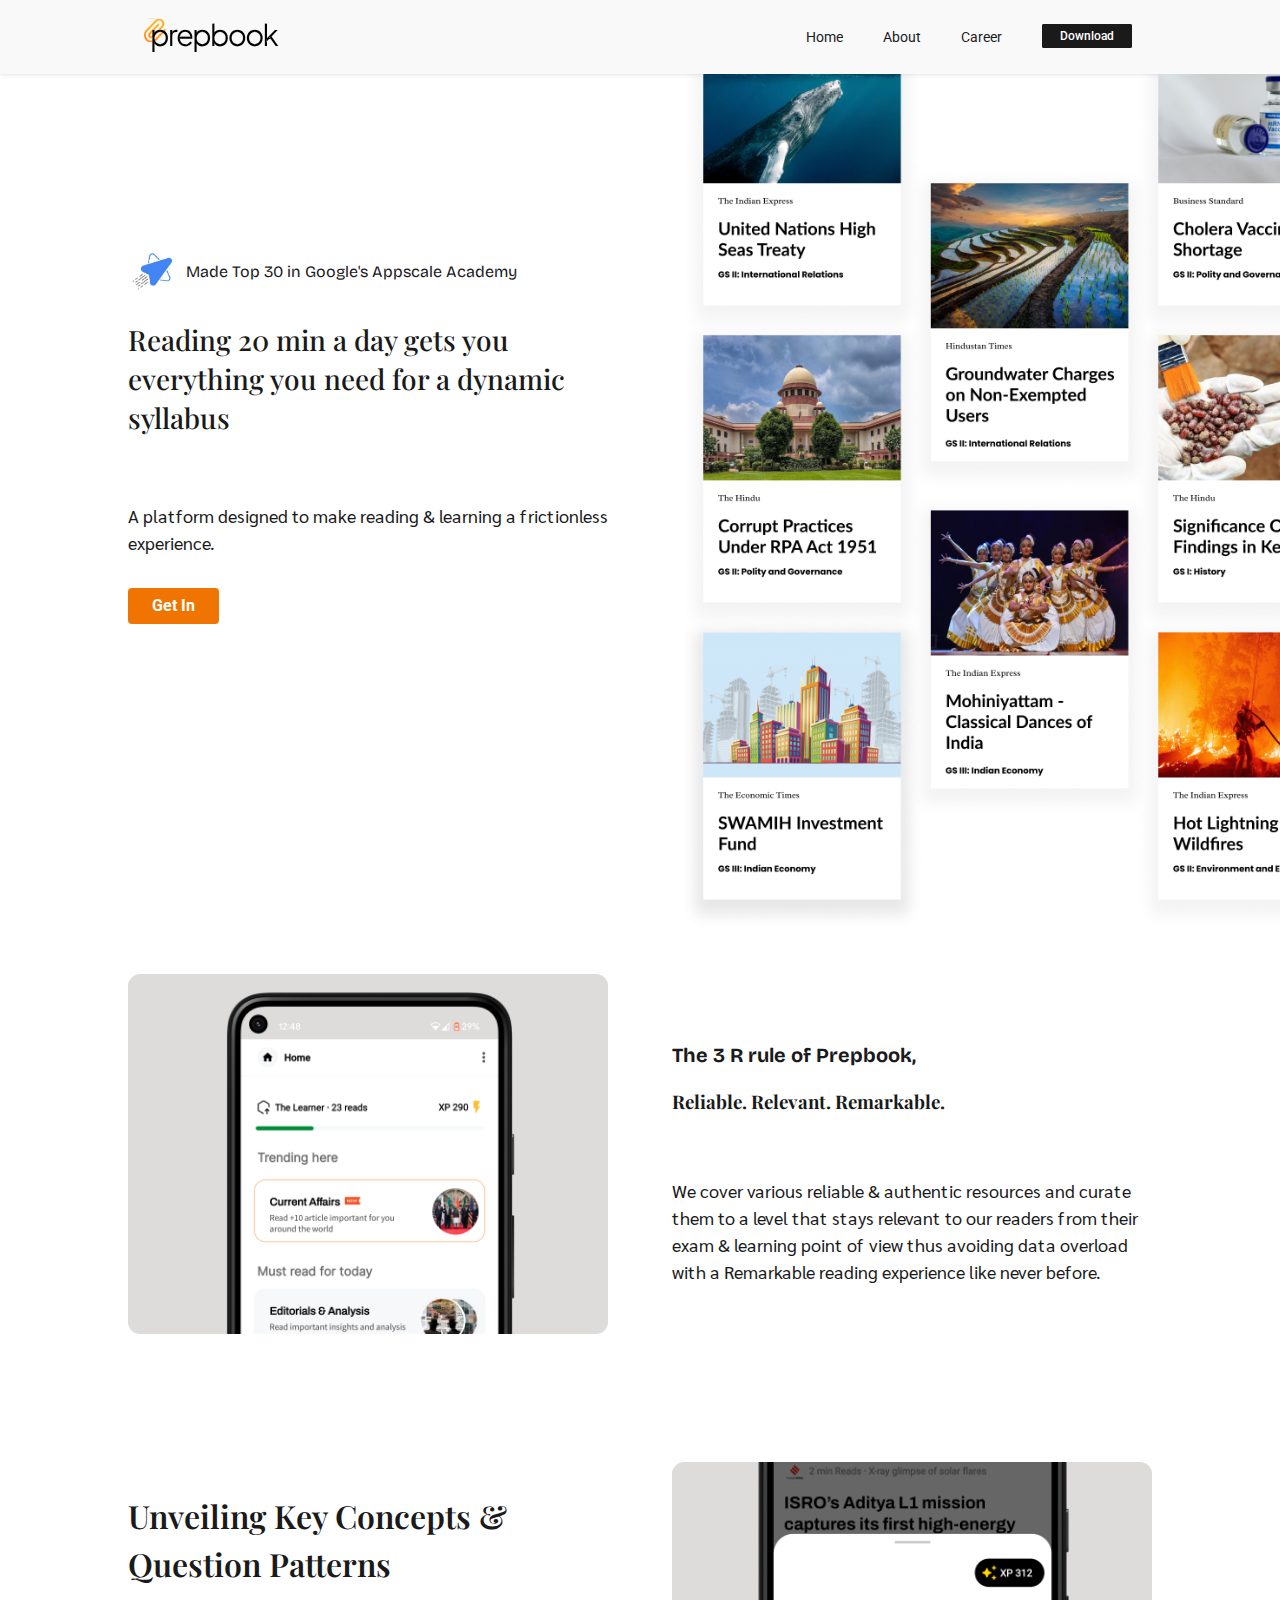
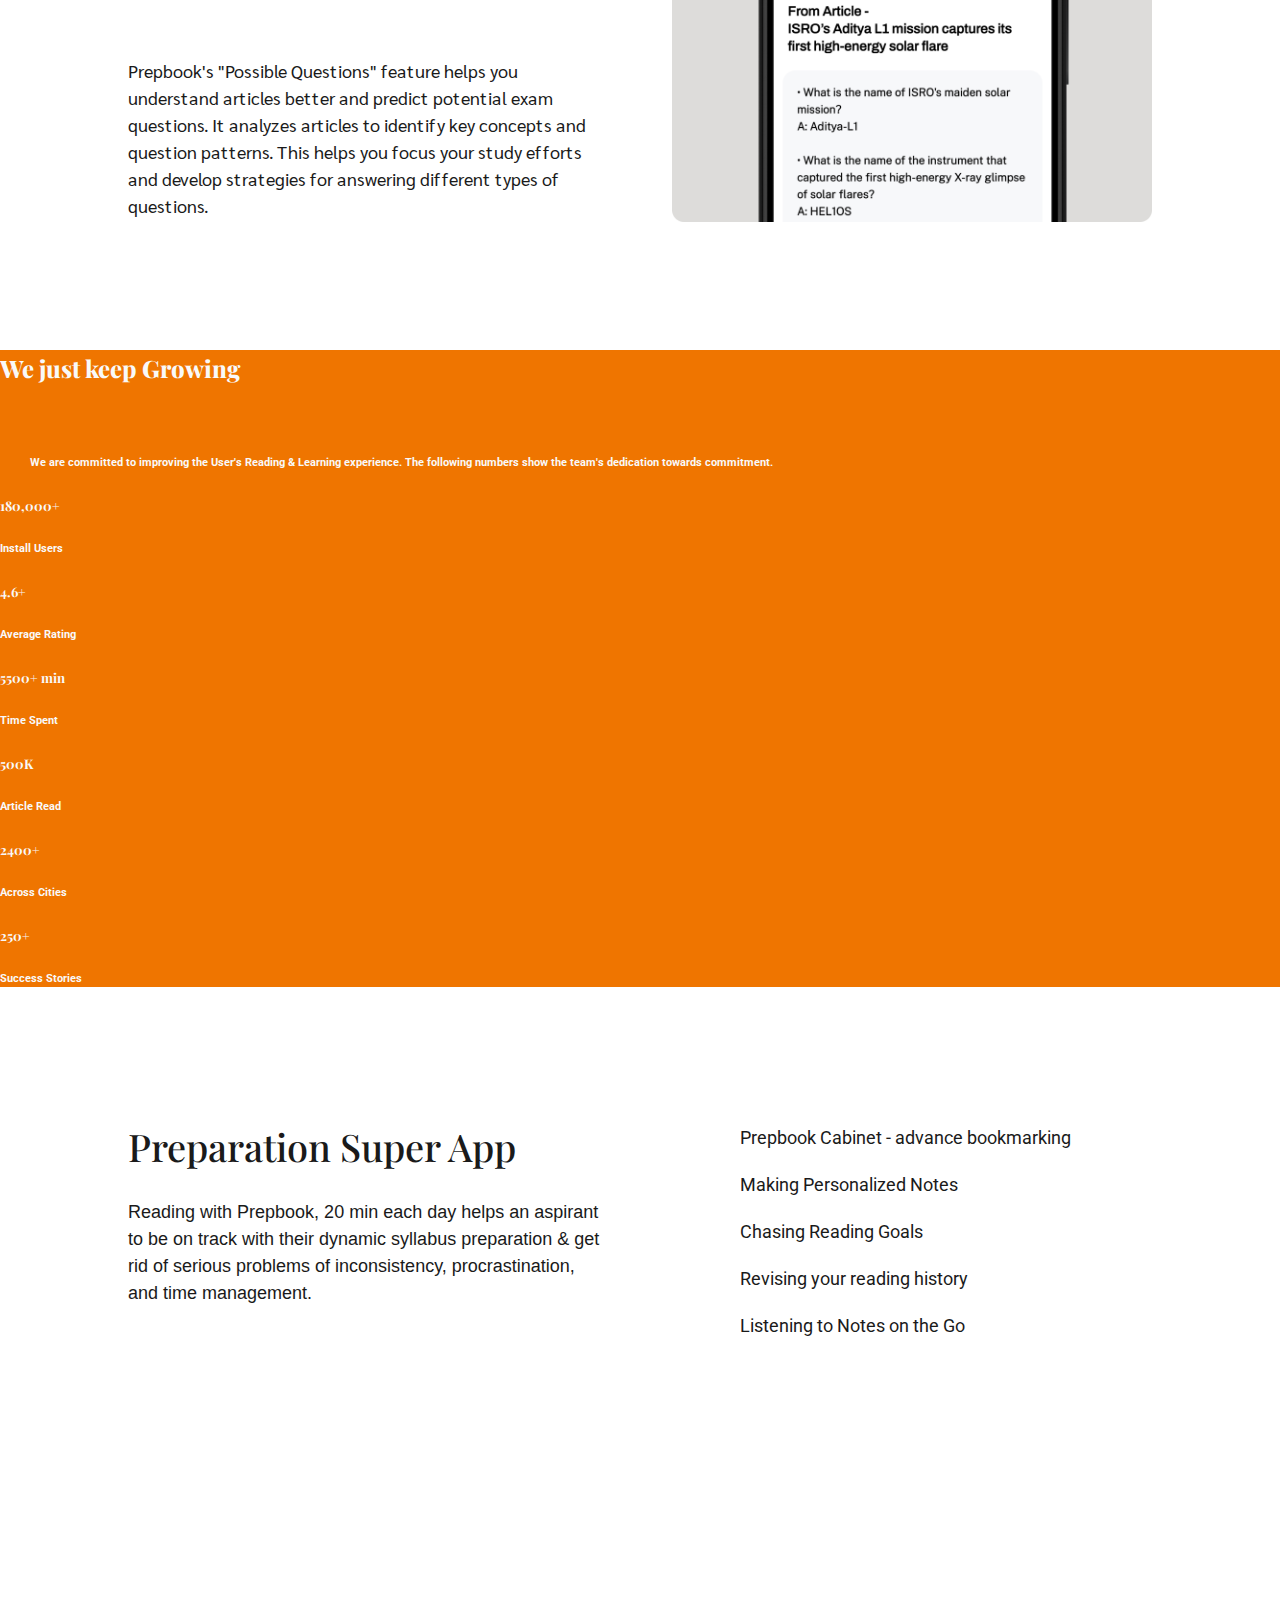
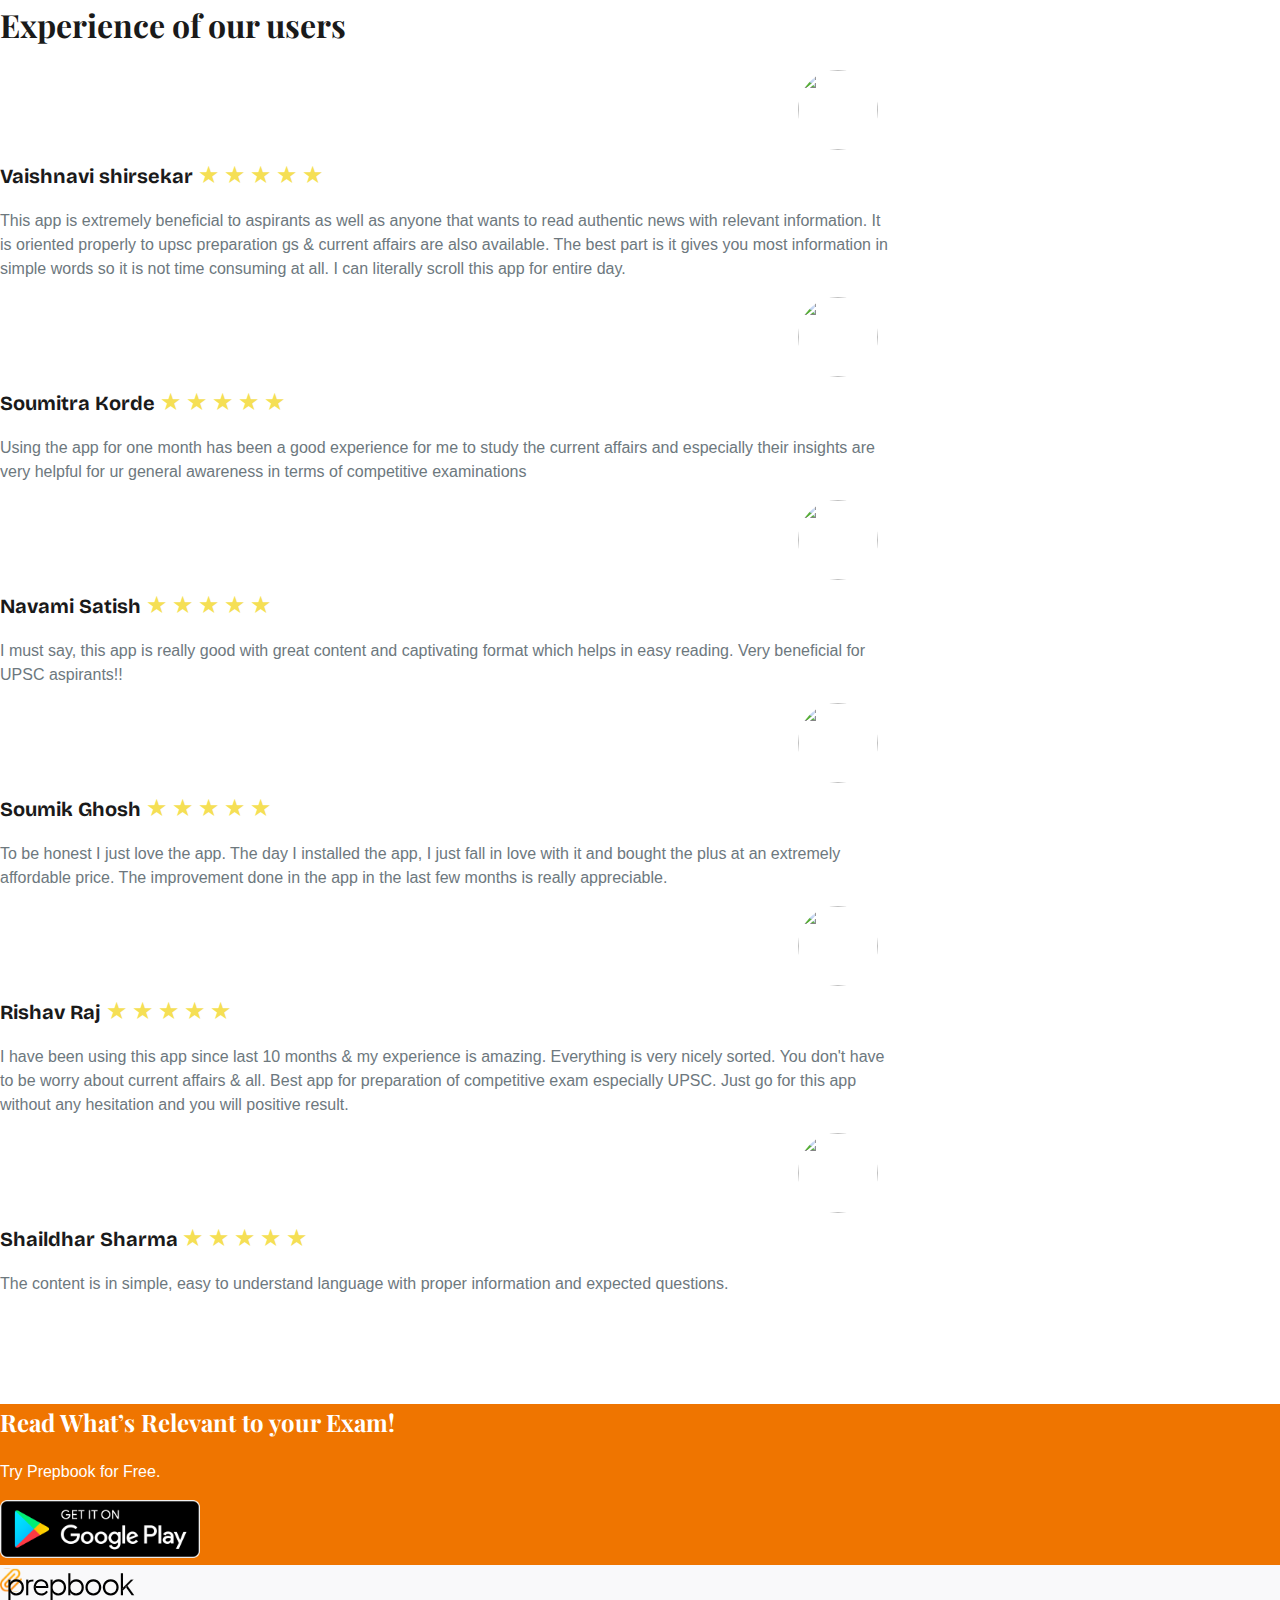
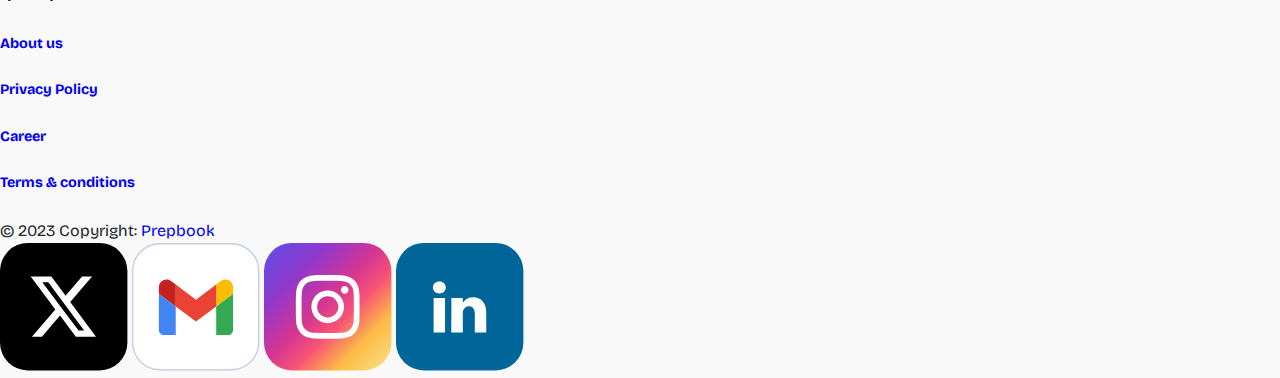
==== index.html @ a98cc451 "first commit" ====
<!-- 
Prepbook - 2023 HOME
Developed By-
TANMAY : https://www.linkedin.com/in/tanmaybarvi/
TANVI : https://www.linkedin.com/in/tanvinaik30
 -->

<!doctype html>
<html lang="en">

<head>
  <meta charset="utf-8">
  <meta name="viewport" content="width=device-width, initial-scale=1">
  <meta http-equiv="x-ua-compatible" content="ie=edge" />
  <meta name="HandheldFriendly" content="true" />
  <meta name="author" content="prepbook" />
  <meta name="description" content="Top-grossing app in UPSC category" />
  <meta name="keywords"
    content="UpscMpsc , UPSC, MPSC , upsctimes-app, PrepBook , news , notes, CSE, IAS , current affairs, GK" />
  <meta name="robots" content="index, follow" />

  <title>Prepbook | Home</title>

  <!-- Updated logos -->
      <!-- Fav icon -->
      <link rel="apple-touch-icon" sizes="180x180" href="imgs/icons/apple-touch-icon.png">
      <link rel="icon" type="image/png" sizes="32x32" href="imgs/icons/favicon-32x32.png">
      <link rel="icon" type="image/png" sizes="16x16" href="imgs/icons/favicon-16x16.png">
      <link rel="icon" type="image/png" sizes="192x192" href="imgs/icons/android-chrome-192x192.png">
      <link rel="icon" type="image/png" sizes="512x512" href="imgs/icons/android-chrome-512x512.png">
      <link rel="icon" type="image/x-icon" href="imgs/icons/favicon.ico">
      <link rel="manifest" href="favicon_io/site.webmanifest">

  <!-- CSS  -->
  <link rel="stylesheet" href="index.css">
  <!-- Bootstrap css -->
  <link href="https://cdn.jsdelivr.net/npm/bootstrap@5.3.0-alpha1/dist/css/bootstrap.min.css" rel="stylesheet"
    integrity="sha384-GLhlTQ8iRABdZLl6O3oVMWSktQOp6b7In1Zl3/Jr59b6EGGoI1aFkw7cmDA6j6gD" crossorigin="anonymous">

</head>

<body>

  <div class="desktop">
    <!-- ------------------------------------------------------ HEADER -> NAV ------------------------------------------------- -->
    <header class="prepbook-header platform">
      <nav class="platform-header">
        <a class="prep-logo" href="#">
          <!-- TOP LOGO -->
          <!-- Updated LOGO -->
          <img style="border: 0;" width="150px" src="./imgs/newImages/New_header_Mainlogo.svg"
            alt="prepbook logo">
        </a>
        <div class="header-navigation" aria-label="Page navigation">
          <ul class="header-navigation-list links">
            <li class="header-navigation-list-item"><a class="header-navigation-list-item-link" href="#">Home</a></li>
            <li class="header-navigation-list-item"><a class="header-navigation-list-item-link"
                href="about.html">About</a></li>
            <li class="header-navigation-list-item"><a class="header-navigation-list-item-link"
              href="career.html">Career</a></li>
            <li class="header-navigation-list-item"><a class="header-navigation-list-item-link get-in-black"
                href="https://play.google.com/store/apps/details?id=com.UpscMpsc.dev.timetoday">Download</a></li>
          </ul>
        </div>
      </nav>
    </header>

    <!--  ----------------------------------------------- MAIN CONTAINER --------------------------------------------------------- -->
    <main class="main-container">

      <!-- main div -->
      <div class="prepbook-homepage prep-t-content-xl">

        <!-- > -------------------- SECTION 1--------------------------- -->
        <section class="prep-c-split prepbook-homepage-header prep-l-split-pop">

          <div class="prep-c-split-container">

            <div class="prep-c-split-body" style="margin-bottom: 80px;">

              <div class="c-hero-badge">
                <img style="border: 0;" width="50px" src="./imgs/newImages/full_coloredlogo.png" alt="">
                <p class="career-font"> &nbsp; Made Top 30 in Google's Appscale Academy</p>
              </div>
              <h2 class="section-heading fs-1"> Reading 20 min a day gets you everything you need for a dynamic syllabus </h2>
              <br>
              <p class="section-lede">A platform designed to make reading & learning a frictionless experience.</p>
              <div class="prepbook-homepage-get-btn">
                <a href="https://play.google.com/store/apps/details?id=com.UpscMpsc.dev.timetoday" class="get-in-home-btn">
                  Get In</a>
              </div>

            </div>

            <div class="prep-c-split-media prep-l-split-media-overflow">
              <img src="imgs/home-slide.png" alt="" class="prep-c-split-media-asset">
            </div>

          </div>

        </section>

        <!-- > -------------------- SECTION 2--------------------------- -->
        <section class="prep-c-split prep-l-split-center-on-sm-md prep-l-split-reversed">

          <div class="prep-c-split-container">

            <div class="prep-c-split-body">

              <h2 class="three-font career-font fw-light"> The 3 R rule of Prepbook, </h2>
                <h3 class="main-title" style="flex-wrap: nowrap; font-weight: bold;" > Reliable. Relevant. Remarkable.</h3>
               <br>
              <p class="section-lede">
                We cover various reliable & authentic resources and curate them to a level that stays relevant to our
                readers from their exam & learning point of view thus avoiding data overload with a Remarkable reading
                experience like never before.

              </p>

            </div>


            <div class="prep-c-split-media">
              <img  src="imgs/the3R png.png" alt="Three R" class="prep-c-split-media-asset">
            </div>


          </div>

        </section>

        <!-- > -------------------- SECTION 3--------------------------- -->

        <section style="margin-top: 10%;" class="prep-c-split prep-l-split-center-on-sm-md">

          <div class="prep-c-split-container">

            <div class="prep-c-split-body">

              <h2 class="sub-section-heading main-title">Unveiling Key Concepts & Question Patterns
              </h2> <br>
              <p class="section-lede">Prepbook's "Possible Questions" feature helps you understand articles better and predict potential exam questions. It analyzes articles to identify key concepts and question patterns. This helps you focus your study efforts and develop strategies for answering different types of questions.
              </p>

            </div>


            <div class="prep-c-split-media prep-l-split-h-center">
              <img src="imgs/mock3.png" class="prep-c-split-media-asset">
            </div>


          </div>

        </section>

        <!-- > -------------------- SECTION 4 : ABOUT APP--------------------------- -->

        <!-- NEW ADDED TODO -->
        <section style="margin-top: 10%; color: rgb(249, 249, 249);" class="prep-c-split prep-l-split-center-on-sm-md">
          <div class="p-5" style="background-color: #EF7500 ;">
            <div class="py-4 text-center">
              <h2 style="font-weight: 800;" class="text-center main-title fs-1">We just keep Growing </h2>
              <br>
              <div style="margin-left: 30px; margin-right: 30px;">
                <h6>
                We are committed to improving the User's Reading & Learning experience. The following numbers show the team's dedication towards commitment.
              </h5></div>

            </div>
            <!--Row with three equal columns-->
            <div style="font-family:Roboto;" class="text-center mt-5 ps-4 pe-4">
              <div class="row p-2">
                <div  class="col"> <h5 class="fw-bolder fs-3 main-title">180,000+ </h5> <h6>Install Users</h6> </div>
                <div class="col"></div>
                <div class="col"> <h5 class="fw-bolder fs-3 main-title"> 4.6+ </h5> <h6>Average Rating</h6> </div>
                <div class="col"></div>
                <div class="col"> <h5 class="fw-bolder fs-4 main-title"> 5500+ min</h5> <h6>Time Spent</h6> </div>
                <div class="col"></div>
                <div class="col"> <h5 class="fw-bolder fs-3 main-title"> 500K </h5><h6>Article Read</h6> </div>
              </div>
              <div class="row mt-5">
                <div class="col"></div>
                <div class="col">  <h5 class="fw-bolder fs-3 main-title">2400+ </h5> <h6>Across Cities</h6> </div>
                <div class="col"></div>
                <div class="col"> </div>
                <div class="col"></div>
                <div class="col"> <h5 class="fw-bolder fs-3 main-title">250+  </h5> <h6>Success Stories</h6> </div>
                <div class="col"></div>
              </div>
            </div>


          </div>
        </section>
        <!-- > -------------------- SECTION 5 : FEATURES--------------------------- -->

        <section class="prepbook-homepage-features mt-5">
          <div class="prep-l-content prep-t-content-xl">
            <div class="prep-l-columns">
              <div>
                <h2>Preparation Super App</h2>
                <p class="mt-4 small-title">Reading with Prepbook, 20 min each day helps an aspirant to be on track with their
                  dynamic syllabus preparation & get rid of serious problems of inconsistency, procrastination, and time
                  management.</p>
              </div>
              <div class="d-flex align-items-start">
                <ul class="prep-u-list-styled">
                  <li> <i class="fa-solid fa-circle"></i> Prepbook Cabinet - advance bookmarking</li>
                  <li> <i class="fa-solid fa-circle"></i> Making Personalized Notes</li>
                  <li> <i class="fa-solid fa-circle"></i> Chasing Reading Goals</li>
                  <li> <i class="fa-solid fa-circle"></i> Revising your reading history</li>
                  <li> <i class="fa-solid fa-circle"></i> Listening to Notes on the Go</li>
                </ul>

              </div>
            </div>
          </div>
       
        </section>

        <div class="hr-img" >
        </div>


        <!-- >  -------------------- SECTION 6 - CONTAINER - Experience of our Users  -------------------- -->

        <div  class="container w-75 d-flex flex-column justify-content-center align-items-center">
          <div>
            <h1 class="0=876543re1` align-items-center text-center main-title">Experience of our users</h1>
          </div>
          
          <!--------- Ex 1------------>
          <div class="d-flex mt-3  justify-content-center align-items-center" style="width:70%">
            <div class="w-15" style="text-align: end; padding-right: 2%;">
              <img src="https://lh3.googleusercontent.com/a-/ALV-UjXgBxykBCr7bj5LMb3ZfOodZ_etn5R2XYvjEcE6S3a35Gg" width="80px" height= "80px"style="border-radius: 50%;" alt="">
            </div>
            <div class="d-flex flex-column w-75">
              <div class="w-80 career-font">
                <strong style="font-size:20px; ">Vaishnavi shirsekar </strong> </span>
                <span class="d-inline-block float-right p-3 feature-icon">
                  <span class="star">★</span>
                  <span class="star">★</span>
                  <span class="star">★</span>
                  <span class="star">★</span>
                  <span class="star">★</span>
                  
                </span>
              </div>
              <div class="small-title">
                <p style="color:#6D787E; font-weight: unset;" >This app is extremely beneficial to aspirants as well as anyone that wants to read authentic news with relevant information. It is oriented properly to upsc preparation gs & current affairs are also available. The best part is it gives you most information in simple words so it is not time consuming at all. I can literally scroll this app for entire day.

                </p>
              </div>
              
            </div>
          </div>
      
          <!--------- Ex 2------------>
          <div class="d-flex mt-3  justify-content-center align-items-center" style="width:70%">
            <div class="w-15" style="text-align: end; padding-right: 2%;">
              <img src="https://lh3.googleusercontent.com/a-/ALV-UjUfw5mPwbeg18kczuPccqWQ79CsIRp7rlKh8fIAEwI5UVE" width="80px" height= "80px" style="border-radius: 50%; " alt="">
            </div>
            <div class="d-flex flex-column w-75">
              <div class="w-80 career-font">
                <strong style="font-size:20px;">Soumitra Korde </strong> </span>
                <span class="d-inline-block float-right p-3 feature-icon">
                  <span class="star">★</span>
                  <span class="star">★</span>
                  <span class="star">★</span>
                  <span class="star">★</span>
                  <span class="star">★</span>  
                </span>
              </div>
              <div class="small-title">
                <p style="color:#6D787E; font-weight: unset;" >Using the app for one month has been a good experience for me to study the current affairs and especially their insights are very helpful for ur general awareness in terms of competitive examinations

                </p>
              </div>
              
            </div>
          </div>
       
          <!--------- Ex 3------------>
          <div class="d-flex mt-3  justify-content-center align-items-center" style="width:70%">
            <div class="w-15" style="text-align: end; padding-right: 2%;">
              <img src="https://lh3.googleusercontent.com/a-/ALV-UjWNlLYS9VDdCxPY_QNNYWoIuJOPr3YEFLsacsDAbpFXYx0_" width="80px" height= "80px" style="border-radius: 50%;" alt="">
            </div>
            <div class="d-flex flex-column w-75">
              <div class="w-80 career-font">
                <strong style="font-size:20px;">Navami Satish </strong> </span>
                <span class="d-inline-block float-right p-3 feature-icon">
                  <span class="star">★</span>
                  <span class="star">★</span>
                  <span class="star">★</span>
                  <span class="star">★</span>
                  <span class="star">★</span>
                  
                </span>
              </div>
              <div class="small-title">
                <p style="color:#6D787E; font-weight: unset;" >I must say, this app is really good with great content and captivating format which helps in easy reading. Very beneficial for UPSC aspirants!!                </p>
              </div>
              
            </div>
          </div>
        
          <!--------- Ex 4------------>
          <div class="d-flex mt-3  justify-content-center align-items-center" style="width:70%">
            <div class="w-15" style="text-align: end; padding-right: 2%;">
              <img src="https://lh3.googleusercontent.com/a-/ALV-UjUuWqoWu28UKM-zcffGcQc0kFZqzx9bkdHKxd00dquqcTk
              " width="80px" height= "80px" style="border-radius: 50%;" alt="">
            </div>
            <div class="d-flex flex-column w-75">
              <div class="w-80 career-font">
                <strong style="font-size:20px;">Soumik Ghosh </strong> </span>
                <span class="d-inline-block float-right p-3 feature-icon">
                  <span class="star">★</span>
                  <span class="star">★</span>
                  <span class="star">★</span>
                  <span class="star">★</span>
                  <span class="star">★</span>
                  
                </span>
              </div>
              <div class="small-title">
                <p style="color:#6D787E; font-weight: unset;" >To be honest I just love the app. The day I installed the app, I just fall in love with it and bought the plus at an extremely affordable price. The improvement done in the app in the last few months is really appreciable.

                </p>
              </div>
              
            </div>
          </div>
        
          <!--------- Ex 5------------>
          <div class="d-flex mt-3  justify-content-center align-items-center" style="width:70%">
            <div class="w-15 " style="text-align: end; padding-right: 2%;">
              <img src="https://lh3.googleusercontent.com/a-/ALV-UjVvJQXzm_fsxwg3ZM63L8KyCdFCOZxCCD5uWL1ertXGrO0
              " width="80px" height= "80px" style="border-radius: 50%;" alt="">
            </div>
            <div class="d-flex flex-column w-75">
              <div class="w-80 career-font">
                <strong style="font-size:20px;">Rishav Raj </strong> </span>
                <span class="d-inline-block float-right p-3 feature-icon">
                  <span class="star">★</span>
                  <span class="star">★</span>
                  <span class="star">★</span>
                  <span class="star">★</span>
                  <span class="star">★</span>
                  
                </span>
              </div>
              <div class="small-title">
                <p style="color:#6D787E; font-weight: unset;" >I have been using this app since last 10 months & my experience is amazing. Everything is very nicely sorted. You don't have to be worry about current affairs & all. Best app for preparation of competitive exam especially UPSC. Just go for this app without any hesitation and you will positive result.

                </p>
              </div>
              
            </div>
          </div>
        
          <!--------- Ex 6------------>
          <div class="d-flex mt-3  justify-content-center align-items-center" style="width:70%">
            <div class="w-15" style="text-align: end; padding-right: 2%;">
              <img src="https://lh3.googleusercontent.com/a-/ALV-UjV7UOIYsj6ADymWFFtlpplf-wI6iW8Vi2HPuko6traaYD8" width="80px" height= "80px" style="border-radius: 50%;" alt="">
            </div>
            <div class="d-flex flex-column w-75">
              <div class="w-80 career-font">
                <strong style="font-size:20px;">Shaildhar Sharma</strong> </span>
                <span class="d-inline-block float-right p-3 feature-icon">
                  <span class="star">★</span>
                  <span class="star">★</span>
                  <span class="star">★</span>
                  <span class="star">★</span>
                  <span class="star">★</span>
                  
                </span>
              </div>
              <div class="small-title">
                <p style="color:#6D787E; font-weight: unset;" >The content is in simple, easy to understand language with proper information and expected questions.

                </p>
              </div>
              
            </div>


      </div>

      <br><br><br>

      </div>
      <!-- END OF MAIN DIV -->
    </main>
    <!-- END OF MAIN CONTAINER -->



    <!-- >  -------------------- SECTION 7 - PLAYSTORE  -------------------- -->
    <div id="getin" style="background-color: #EF7500 ; color: white;"
      class="px-4 py-5 my-5 text-center ">

      <h2 class="fs-1 fw-bold main-title">Read What’s Relevant to your Exam!</h2>
      <div class="col-lg-6 mx-auto">
        <p class="lead mb-4 small-title fw-bold">Try Prepbook for Free.</p>
        <div class="d-grid gap-2 d-sm-flex justify-content-sm-center">
          <a href="https://play.google.com/store/apps/details?id=com.UpscMpsc.dev.timetoday">
            <img style="cursor: pointer;" width="200px" class="rounded"
              src="imgs/Google Play png.png" alt="Download on playstore">
          </a>
        </div>
      </div>

    </div>

      <!-- >  -------------------- SECTION 8 - FOOTER  -------------------- -->
      <footer style="background-color: #f9f9fa;">
        <div class="container d-flex w-100 align-items-center justify-content-center text-black pt-3 career-font"> 
          <!-- Footer section 1 -->
          <div class="w-25 ">
            <a class="prep-logo" href="#">
              <!-- TOP LOGO -->
              <!-- Updated LOGO -->
              <img style="border: 0;" width="150px" src="./imgs/newImages/New_header_Mainlogo.svg"
                alt="prepbook logo">
            </a>
            <div class="row  d-flex justify-content-center pt-2">
              <!-- Grid column -->
              <div class="col-md-4 text-black ">
                <h6 class="font-weight-bold">
                  <a href="about.html" class="text-black" style="font-size: 0.9rem;">About us</a>
                </h6>
              </div>
              <div class="col-md-7">
                <h6 class="font-weight-bold">
                  <a class="text-black"  href="privacypolicy.html" style="font-size: 0.9rem;">Privacy Policy</a>
                </h6>
              </div>
              </div>
                <div class="row  d-flex justify-content-center pt-2">
                <!-- Grid column -->
                <div class="col-md-4">
                  <h6 class="font-weight-bold">
                    <a class="text-black" href="career.html" style="font-size: 0.9rem;">Career</a>
                  </h6>
                </div>
  
                <!-- Grid column -->
                <div class="col-md-7">
                  <h6 class=" font-weight-bold">
                    <a class="text-black " style="font-size: 0.9rem;" href="termsandconditions.html">Terms & conditions</a>
                  </h6>
                </div>
              </div>
              <!-- Copyright -->
        <div class=" p-3" >
          © 2023 Copyright:
          <a  href="#" class="text-black">Prepbook
          </a>
        </div>
        <!-- Copyright end -->
          </div>
          <!-- Footer section 2 -->
          <div class="w-50 ">
            
          </div>
          <!-- Footer section 3 -->
          <div class="w-25">
            <!-- Section: Social -->
          <section class="text-center mb-5 display-6" id="connect">
            
            <a href="https://twitter.com/Prepbookapp" class="">
              <img style="cursor: pointer;" width="10%" class="rounded"
                src="./imgs/icons/5296514_bird_tweet_twitter_twitter logo_icon.svg" alt="twitter">
            </a>
            <a href="mailto:info.prepbook@gmail.com" class="">
              <img style="cursor: pointer;" width="10%" class="rounded"
                src="./imgs/icons/7115264_new_logo_gmail_icon.svg" alt="gmail">
            </a>
            <a href="https://www.instagram.com/prepbookapp?igshid=OGQ5ZDc2ODk2ZA%3D%3D&utm_source=qr" class="">
              <img style="cursor: pointer;" width="10%" class="rounded"
              src="./imgs/icons/5296765_camera_instagram_instagram logo_icon.svg" alt="instagram">
            </a>
            <a href="https://www.linkedin.com/company/upsctimes-app/
      " class="">
      <img style="cursor: pointer;" width="10%" class="rounded"
      src="./imgs/icons/5296501_linkedin_network_linkedin logo_icon.svg" alt="linkedin">
            </a>
          </section>
          <!-- Section: Social -->
          </div>
        </div>
      </footer>

    <!-- END FOOTER -->
  </div>

  <!-- > ----------------------------- DISPLAY AT MOBILE VIEW ----------------- -->
  <div class="mobile">
    
    <!-- For Mobile View -->
    <div class="container-fluid mobile-cover text-center">
      <div class="mobile-top">
        <span class="cover-text ">
          <a class="prep-logo" href="#">
            <!-- TOP LOGO -->
            <!-- Updated logo -->
            <img style="border: 0;" width="150px" src="./imgs/newImages/New_header_Mainlogo.svg"
                alt="prepbook logo">
          </a> 
          <br /> Preparation Super App<br />
        </span>

        <!-- Animation -->
        <div class="animated-text mt-1">
          <div class="line">Better Insights on Topics</div>
          <div class="line">Increase Concentration</div>
          <div class="line">Daily Reading Habit</div>
          <div class="line">Boost Memory Retention</div>
        </div>

        <div class="mt-4">
          <a href="https://play.google.com/store/apps/details?id=com.UpscMpsc.dev.timetoday">
            <img src="./imgs/mobileImgs/download-btn.jpeg" alt="prepbook"
              class="d-inline-block align-text-top mobile-download-btn" />
          </a>
        </div>
        <!-- Updated mobile view -->
        <img   src="./imgs/newImages/Mobileview_mockup.png"
          class="mobile-console" />

      </div>

      <div class="mobile-foot text-center">
        
        
        <span class="foot-text" style="font-size: 1rem;"> Relevant. Reliable. Remarkable. </span><br /><br/>
        <div style="font-weight: 400;"  >
          ©2023 Copyright:
          <a  href="index.html" class="text-black">Prepbook Innovation Pvt. Ltd.

          </a>
        </div>
      </div>
    </div>
  </div>

  <!-- Bootstrap JS -->
  <script src="https://cdn.jsdelivr.net/npm/bootstrap@5.3.0-alpha1/dist/js/bootstrap.bundle.min.js"
  integrity="sha384-w76AqPfDkMBDXo30jS1Sgez6pr3x5MlQ1ZAGC+nuZB+EYdgRZgiwxhTBTkF7CXvN"
  crossorigin="anonymous"></script>
<!-- fontawesome JS -->
<script src="https://kit.fontawesome.com/5daa8eb347.js" crossorigin="anonymous"></script>
</body>
</html>
---- index.css ----
/* 
Developed By-
TANMAY : https://www.linkedin.com/in/tanmaybarvi/
TANVI : https://www.linkedin.com/in/tanvinaik30
*/

/* Fonts */
@import url('https://fonts.googleapis.com/css2?family=Roboto:wght@500&display=swap');
@import url('https://fonts.googleapis.com/css2?family=Ibarra+Real+Nova:wght@700&display=swap');
@import url('https://fonts.googleapis.com/css2?family=Playfair+Display:wght@700&display=swap');

@import url('https://fonts.googleapis.com/css2?family=Merriweather&display=swap');
@import url('https://fonts.googleapis.com/css2?family=Plus+Jakarta+Sans:wght@200&display=swap');
@import url('https://fonts.googleapis.com/css2?family=Baloo+Chettan+2:wght@600&display=swap');
@import url('https://fonts.googleapis.com/css2?family=Bricolage+Grotesque:opsz,wght@12..96,600&display=swap');
@import url('https://fonts.googleapis.com/css2?family=Gulzar&display=swap');
@import url('https://fonts.googleapis.com/css2?family=Sarabun&display=swap');
/* --------------------------------------- DEFAULT ------------------------- */
*,
:after,
:before {
    box-sizing: border-box
}

li {
    list-style: none
}

html {
    font-family: 'Roboto', Helvetica, Urbanist , Merriweather, Plus Jakarta Sans, Arial, sans-serif ;
    font-size: 16px;
    line-height: 1.15
}

article,
aside,
figcaption,
figure,
footer,
header,
main,
nav,
section {
    display: block
}

body {
    background-color: #fff;
    color: #212529;
    font-family: 'Roboto', Helvetica, Arial, sans-serif ;
    font-size: 1rem;
    font-weight: 400;
    line-height: 1.5;
    margin: 0;
    text-align: left
}

button:not(:disabled) {
    cursor: pointer
}

/* start */
.prep-l-content {
    zoom: 1;
    margin: 0 auto;
    max-width: 1440px;
    min-width: 256px;
    padding: 48px 24px;
    position: relative
}

.prep-l-content:after {
    clear: both;
    content: "";
    display: block;
    height: 0;
    visibility: hidden
}

.prep-l-content.prep-t-content-xl {
    max-width: 1152px
}


.prep-l-content>:last-child {
    margin-bottom: 0
}

@media(min-width:768px) {
    .prep-l-content {
        padding: 20px 64px;

    }
}

@media(min-width:1312px) {
    .prep-l-content {
        padding: 96px 80px;
    }
}


/* -------------------------------  GET IN BUTTON ---------------------------- */
.get-in-home-btn{
    border: 2px solid rgba(0, 0, 0, 0);
    border-radius: 4px;
    -webkit-box-sizing: border-box;
    -moz-box-sizing: border-box;
    box-sizing: border-box;
    cursor: pointer;
    display: inline-block;
    font-family: 'Roboto', serif;
    font-size: 16px;
    font-size: 1rem;
    font-weight: 700;
    line-height: 1.5;
    padding: 6px 24px;
    color: #fff;
    text-decoration: none !important;
    -webkit-transition: background-color .1s, box-shadow .1s, color .1s;
    transition: background-color .1s, box-shadow .1s, color .1s
}

/* updated background color */
.prepbook-homepage .get-in-home-btn {
    background-color: #EF7500 ;
    border: 0;
}

.prepbook-homepage .get-in-home-btn:active,
.prepbook-homepage .get-in-home-btn:focus,
.prepbook-homepage .get-in-home-btn:hover {
    background-color: #c1a6e2;
    color: #fff
}
.get-in-home-btn::-moz-focus-inner {
    border: 0;
}


/* --------------------------------  HEADER CSS ------------------------------------- */
.prepbook-header.platform {
    background-color: #f9f9fa;
    box-shadow: 0 0 5px rgba(0, 0, 0, .15)
}

.platform-header {
    align-items: center;
    display: flex;
    height: 74px;
    margin: 0 auto;
    max-width: 1024px;
    padding: 0 16px
}

.platform-header .prep-logo {
    margin: 0 auto
}

.platform-header .header-navigation {
    display: none;
    line-height: 1;
    white-space: nowrap
}

.platform-header .header-navigation .header-navigation-list {
    display: none;
    list-style-type: none;
    margin: 0;
    padding: 0
}

.platform-header .header-navigation .header-navigation-list .header-navigation-list-item {
    display: inline-block;
    margin: 0;
    padding: 0
}

.platform-header .header-navigation .header-navigation-list .header-navigation-list-item .header-navigation-list-item-link {
    color: #1a1a1a;
    font-family: 'Roboto', serif;
    font-size: 14px;
    font-size: .875rem;
    line-height: 1.5;
    margin: 24px 4px;
    text-decoration: none
}

.platform-header .header-navigation .header-navigation-list .header-navigation-list-item .header-navigation-list-item-link:active,
.platform-header .header-navigation .header-navigation-list .header-navigation-list-item .header-navigation-list-item-link:focus,
.platform-header .header-navigation .header-navigation-list .header-navigation-list-item .header-navigation-list-item-link:hover {
    text-decoration: underline;
    text-decoration-thickness: 1px
}

.platform-header .header-navigation .header-navigation-list .header-navigation-list-item .header-navigation-list-item-link.get-in-black {
    background-color: #1a1a1a;
    border: 2px solid #1a1a1a;
    border-radius: 2px;
    color: #fff;
    font-size: 12px;
    font-size: .75rem;
    font-weight: 500;
    line-height: 1.5;
    padding: 3px 16px;
    transition: all .1s ease-in-out
}

.platform-header .header-navigation .header-navigation-list .header-navigation-list-item .header-navigation-list-item-link.get-in-black:active,
.platform-header .header-navigation .header-navigation-list .header-navigation-list-item .header-navigation-list-item-link.get-in-black:focus,
.platform-header .header-navigation .header-navigation-list .header-navigation-list-item .header-navigation-list-item-link.get-in-black:hover {
    background-color: rgba(0, 0, 0, 0);
    color: #1a1a1a;
    text-decoration: none
}

@media(min-width:768px) {
    .platform-header .header-navigation .header-navigation-list .header-navigation-list-item .header-navigation-list-item-link.get-in-black {
        margin-left: 20px;
    }
    .platform-header .header-navigation {
        display: flex;
        flex-grow: 2;
        justify-content: flex-end;
    }
    .platform-header .header-navigation .header-navigation-list {
        display: flex;
    }
    .platform-header .header-navigation .header-navigation-list-item-link {
        padding: 24px 16px;
    }
}



/*> FONT TO BE USED */

.main-title{
    font-family: 'Playfair Display' ,Merriweather , Roboto;
}

/* .section-lede -> Helvitica */
/* meet team desc */
.small-title{
    font-family: Helvetica, sans-serif;
    
}

/* careers */
.career-font{
    /*font-family: Roboto , Helvetica ;*/
    font-family: 'Bricolage Grotesque', sans-serif;

}

/*  ------------------------------------------------ MAIN  -------------------------------------------------------------*/
.main-container {
    overflow: hidden
}


/* ---------------------------- MAIN -> DIV ------------------------------------ */
.prepbook-homepage {
    color: #1a1a1a;
    font-family: 'Roboto', sans-serif;
}

.prepbook-homepage .prepbook-homepage-header .prep-l-split-media-overflow {
    left: 40%;
    transform: translateX(-40%);
    width: 145%;
}

@media(min-width:768px) {
    .prepbook-homepage .prepbook-homepage-header .prep-l-split-media-overflow {
        left: unset;
        transform: unset;
        width: 100%
    }
}


@supports(display:grid) {
    @media(min-width: 768px) {
        .prep-c-split-media.prep-l-split-media-overflow .prep-c-split-media-asset {
            max-width:none
        }
        .prep-l-split-pop-top.prep-c-split,
        .prep-l-split-pop.prep-c-split {
            padding-top: 96px
        }
        .prep-l-split-pop .prep-c-split-media,
        .prep-l-split-pop-top .prep-c-split-media {
            margin-top: -48px
        }
        .prep-c-split-bg .prep-l-split-pop .prep-c-split-media,
        .prep-c-split-bg .prep-l-split-pop-top .prep-c-split-media {
            margin-top: -96px
        }
        .prep-l-split-pop-bottom.prep-c-split,
        .prep-l-split-pop.prep-c-split {
            padding-bottom: 96px
        }
        .prep-l-split-pop .prep-c-split-media,
        .prep-l-split-pop-bottom .prep-c-split-media {
            margin-bottom: -48px
        }
        .prep-c-split-bg .prep-l-split-pop .prep-c-split-media,
        .prep-c-split-bg .prep-l-split-pop-bottom .prep-c-split-media {
            margin-bottom: -96px
        }
    }
}

/* ------------ SECTION --------- 1 */

.prep-c-split-media-asset {
    display: block;
    max-width: 100%
}

.prepbook-homepage .prepbook-homepage-header .prep-c-split-media-asset {
    max-height: 900px;
    width: auto;
}

@media(min-width:768px) {
    .prepbook-homepage .prepbook-homepage-header.prep-l-split-pop {
        padding-top: 0;
    }
}

.prepbook-homepage .section-heading {
    font-family: 'Playfair Display', sans-serif ;
    /*font-family: 'Orbitron', sans-serif;*/
    /*font-family: 'Sarabun', sans-serif;*/
    /*font-family: 'Quattrocento', serif;*/
    /*font-family: 'Averia Serif Libre', serif;*/
    /*font-family: 'Gurajada', sans-serif;*/
    /*font-family: 'Ibarra Real Nova', serif;*/
    font-size: 48px;
    font-size: 3rem;
    font-weight: 500;
    line-height: 1;
    line-height: 1.1;
}

@media(min-width:768px) {
    .prepbook-homepage .section-heading {
        font-size: 28px;
        font-weight: 500;
        line-height: 1.4;
    }
}

.prepbook-homepage .sub-section-heading{
    font-size: 32px;
    font-weight: 600;
}

.prepbook-homepage .section-lede {
    /*font-family: Helvetica, sans-serif;*/
    font-family: 'Sarabun', sans-serif;
    font-size: 18px;
    font-size: 1.125rem;
    line-height: 1.5
}

.prepbook-homepage .prepbook-homepage-get-btn {
    margin-top: 32px;
    text-align: center
}

@media(min-width:768px) {
    .prepbook-homepage .prepbook-homepage-get-btn {
        text-align: left
    }
}


/*--------------------------- FEATURES -----------------------  */
.prepbook-homepage .prepbook-homepage-features {
    font-size: 18px;
    font-size: 1.125rem;
    line-height: 1.5;
    padding-bottom: 48px;
    padding-top: 32px;
    position: relative
}

.prepbook-homepage .prepbook-homepage-features h2 {
    font-family: 'Playfair Display' ,Merriweather , Roboto;
    font-size: 38px;
    font-size: 2.375rem;
    font-weight: 500;
    line-height: 1.05;
    text-align: center
}

@media(min-width:768px) {
    .prepbook-homepage .prepbook-homepage-features h2 {
        font-size: 48px;
        font-size: 3rem;
        font-size: 28px;
        font-size: 1.75rem;
        line-height: 1;
        line-height: 1.07;
        text-align: left
    }
}

@media(min-width:768px)and (min-width:768px) {
    .prepbook-homepage .prepbook-homepage-features h2 {
        font-size: 38px;
        font-size: 2.375rem;
        line-height: 1.05
    }
}

.prepbook-homepage .prepbook-homepage-features .prep-u-list-styled {
    margin-bottom: 24px;
}

.prepbook-homepage .prepbook-homepage-features .prep-u-list-styled li {
    padding: 10px;
}

.prepbook-homepage .prepbook-homepage-features .prep-u-list-styled li i {
    margin-right: 10px;
    font-size: 6.5px;
}

.prepbook-homepage .prepbook-homepage-features:after,
.prepbook-homepage .prepbook-homepage-features:before {
    background-position: 0;
    background-repeat: repeat-x;
    background-size: 1516px 18px;
    content: "";
    height: 18px;
    left: 0;
    position: absolute;
    visibility: visible;
    width: 100%
}

@media(min-width:768px) {
    .prepbook-homepage .prepbook-homepage-features {
        padding-bottom: 64px;
        padding-top: 64px
    }
}

/* prep-c-split-container */
.prep-c-split-container {
    zoom: 1;
    margin: 0 auto;
    max-width: 1440px;
    min-width: 304px;
    padding: 0 24px;
}

.prep-c-split-container:after {
    clear: both;
    content: "";
    display: block;
    height: 0;
    visibility: hidden
}

@media(min-width:768px) {
    .prep-c-split-container {
        padding: 0 64px;

    }
}

@media(min-width:1312px) {
    .prep-c-split-container {
        padding: 0 80px
    }
}

.prep-t-content-xl .prep-c-split-container {
    max-width: 1152px
}

@supports(display:grid) {
    @media(min-width: 768px) {
        .prep-c-split-container {
            grid-column-gap:64px;
            align-items: center;
            display: grid;
            grid-template-areas: "body media";
            grid-template-columns: 1fr 1fr
        }
        .prep-l-split-reversed .prep-c-split-container {
            grid-template-areas: "media body"
        }
        .prep-c-split-container .prep-c-split-body,
        .prep-c-split-container .prep-c-split-media {
            float: none;
            min-width: 0;
            padding: 0;
            width: 100%
        }
        .prep-c-split-body {
            grid-area: body
        }
        .prep-c-split-media {
            align-self: center;
            grid-area: media;
            justify-self: start
        }
        .prep-c-split-media .prep-c-split-media-asset {
            display: block
        }
        .prep-l-split-reversed .prep-c-split-media {
            justify-self: end
        }
    }
    @media(min-width:1024px) {
        .prep-l-split-body-narrow .prep-c-split-container {
            grid-template-columns: 1fr 2fr
        }
        .prep-l-split-body-narrow.prep-l-split-reversed .prep-c-split-container,
        .prep-l-split-body-wide .prep-c-split-container {
            grid-template-columns: 2fr 1fr
        }
        .prep-l-split-body-wide.prep-l-split-reversed .prep-c-split-container {
            grid-template-columns: 1fr 2fr
        }
    }
    @media(min-width:1312px) {
        .prep-c-split-container {
            grid-column-gap: 80px
        }
    }
}


/* prep-c-split-body */
.prep-c-split-body {
    position: relative
}

.prep-c-split-body>:last-child {
    margin-bottom: 0
}

.prep-c-split-body>:last-child>:last-child {
    margin-bottom: 0
}


@media (max-width:767px) {
    .prep-c-split-body+.prep-c-split-media,
    .prep-c-split-media+.prep-c-split-body {
        margin-top: 48px;
    }
    .prep-l-split-center-on-sm-md .prep-c-split-body,
    .prep-l-split-center-on-sm-md .prep-c-split-media,
    .prep-l-split-center-on-sm-md .prep-c-split-media-asset {
        margin-left: auto;
        margin-right: auto;
        text-align: center;
    }
    .prep-l-split-hide-media-on-sm-md .prep-c-split-body {
        margin-top: 0;
    }
    .prep-l-split-hide-media-on-sm-md .prep-c-split-media {
        display: none;
    }
}

@media(min-width:768px) {
    .prep-c-split-body {
        -webkit-box-sizing: border-box;
        -moz-box-sizing: border-box;
        box-sizing: border-box;
        float: left;
        padding: 0 32px;
        width: 50%;
    }
    .prep-l-split-reversed .prep-c-split-body,
    [dir=rtl] .prep-c-split-body {
        float: right;
    }
    [dir=rtl] .prep-l-split-reversed .prep-c-split-body {
        float: left;
    }
    .prep-c-split-media {
        -webkit-box-sizing: border-box;
        -moz-box-sizing: border-box;
        box-sizing: border-box;
        float: right;
        padding: 0 32px;
        width: 50%;
    }
    .prep-l-split-reversed .prep-c-split-media,
    [dir=rtl] .prep-c-split-media {
        float: left
    }
    [dir=rtl] .prep-l-split-reversed .prep-c-split-media {
        float: right
    }
}

@media(min-width:1024px) {
    .prep-l-split-body-narrow .prep-c-split-body {
        width: 33.33%;
    }
    .prep-l-split-body-narrow .prep-c-split-media,
    .prep-l-split-body-wide .prep-c-split-body {
        width: 66.66%;
    }
    .prep-l-split-body-wide .prep-c-split-media {
        width: 33.33%;
    }
}

@media(min-width:1312px) {
    .prep-c-split-body,
    .prep-c-split-media {
        padding: 0 40px
    }
}

/* c-hero-badge */
@media(min-width:768px) {
    .prepbook-homepage .prepbook-homepage-header.prep-l-split-pop {
        padding-top: 0;
    }
}

.c-hero-badge {
    align-items: center;
    display: flex;
}

.c-hero-badge .prep-c-logo {
    margin-bottom: 0;
    margin-right: 8px;
}

.c-hero-badge .prep-c-logo.prep-t-logo-xs {
    height: 20px;
    width: 20px;
}

.c-hero-badge p {
    font-size: 16px;
    line-height: 2;
    margin-bottom: 0;
    margin-top: 0;
}

/* .c-hero-badge p strong {
    font-weight: 600;
} */

.c-hero-badge+h1 {
    margin-top: 24px;
}

/* section features */
@media(min-width:768px) {
    .prep-l-columns {
        grid-gap: 48px 64px;
        display: grid;
        gap: 48px 64px;
        grid-template-columns: repeat(2, 1fr)
    }

    ol.prep-l-columns,
    ul.prep-l-columns {
        margin-bottom: 0
    }
}

@media(min-width:1024px) {
    .prep-l-columns {
        grid-gap: 48px 80px;
        gap: 48px 80px
    }
}

/* ADDITINAL STYLES FOR -> aboutapp - userratings  */

.col-md-6{
  box-shadow: rgba(149, 157, 165, 0.2) 0px 8px 24px;
  border-radius: 10px;
}
.user-desc{
padding: 0 20px;
}

a:link, a:visited, a:hover, a:active{
text-decoration: none;
}


.feature-icon .star {
    color: #F5DF55;
    font-size: 1.5rem
  }
/* > -------------------------  Meet the Team ------------------------------------- */

  div.relative {
    position: relative;
    border-radius: 200px;
    background: #EBDDFF;
    width: 150px;
    height: 150px;
    margin-left: auto; 
    margin-right: auto;
  } 
  
  div.absolute {
    position: absolute;
    border-radius: 50%;
    margin-top: 16px; 
    margin-left: auto; 
    margin-right: auto;
  }

.absolute img {
    border-radius: 50%; 
    border: 2px solid #333433; 
}

/* > ------------------------------------------------ MOBILE VIEW CSS ------------------------------------------------ */
.cover-text{
    font-size: 1.8rem;
    font-weight: 600;
    margin: 2% 0 4% 0;
}
.prep{
    font-weight: 400;
}
.book{
    font-weight: 400;
    color: rgba(59, 31, 228, 1);
}

.mobile-top{
    margin-bottom: 4%;
}
.mobile-console{
    width: 80%;
    margin: 4% 0 0% 0 ;
}

.mobile-download-btn{
    height: 7vh;
    margin: 0 0 0 0 ;
}
.mobile-foot{
    font-size: 0.8rem;
    margin-bottom: 20px;
}
.foot-text{
    font-weight: 600;
}
.mobile-cover{
    display: none;
  }

/* Text animation */
.animated-text{
    color: rgb(0, 0, 0);
    padding: 0 5px;
    height: 40px;
    overflow: hidden;
  }
  
  .line{
    text-align: center;
    line-height: 60px;
  }
  .line:first-child{
    animation: anim 16s infinite;
  }
  
  @keyframes anim {
    0%{
      margin-top: 0;
    }
    16%{
      margin-top: -60px;
    }
    33%{
      margin-top: -120px;
    }
    50%{
      margin-top: -180px;
    }
    66%{
      margin-top: -120px;
    }
    82%{
      margin-top: -60px;
    }
    100%{
      margin-top: 0;
    }
  }
  

  @media only screen and (max-width: 823px) {

    .desktop{
      display: none;
    }

    .mobile-cover , .mobile{
      display: block;
      margin-top: 5%;
      visibility: visible;
    }
  }

  .three-font{
    font-size: 20px;
  }


  /* horizontal line */
  .hr-img{
    display:block;
    border:0px;
    height:16px;
    background-image:url('https://static.vecteezy.com/system/resources/previews/010/709/887/large_2x/abstract-background-design-using-irregular-wave-patterns-in-purple-and-yellow-colors-free-photo.jpg');
    margin-bottom: 10%;
    width: auto;
    }
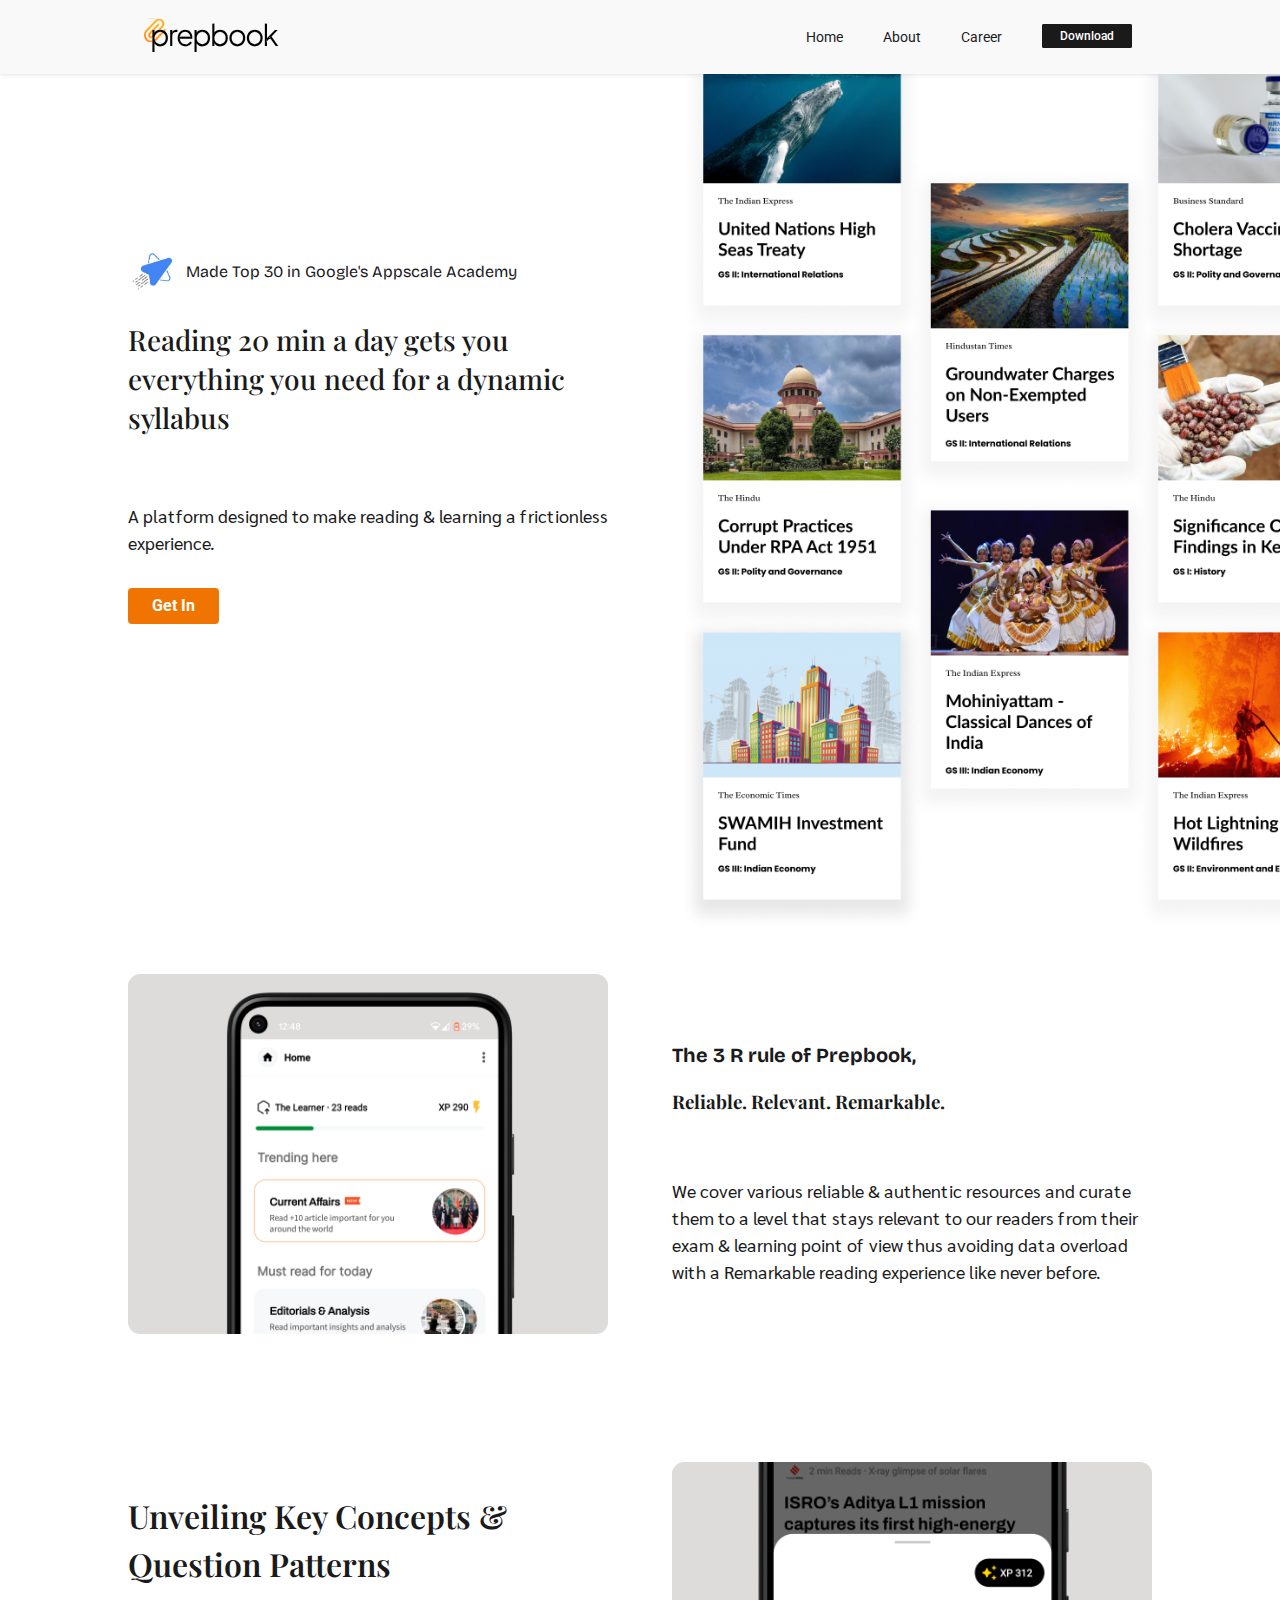
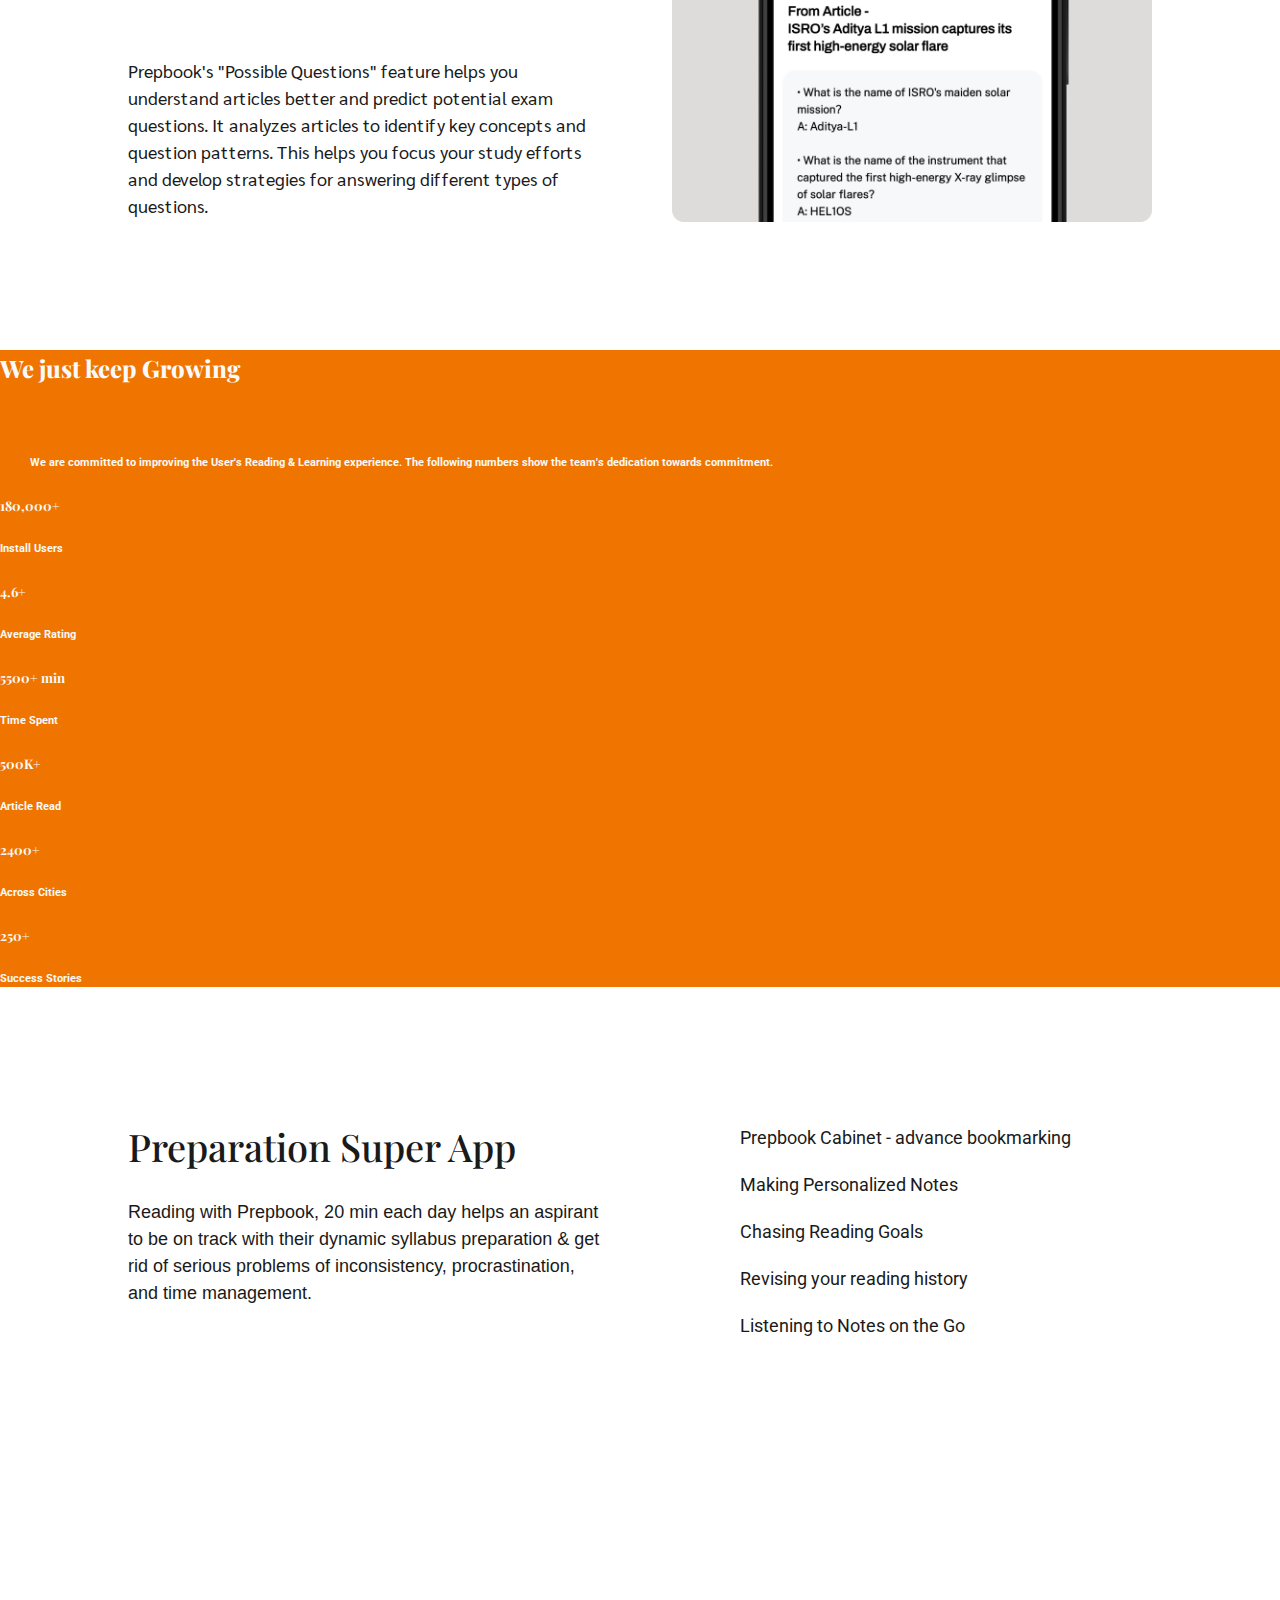
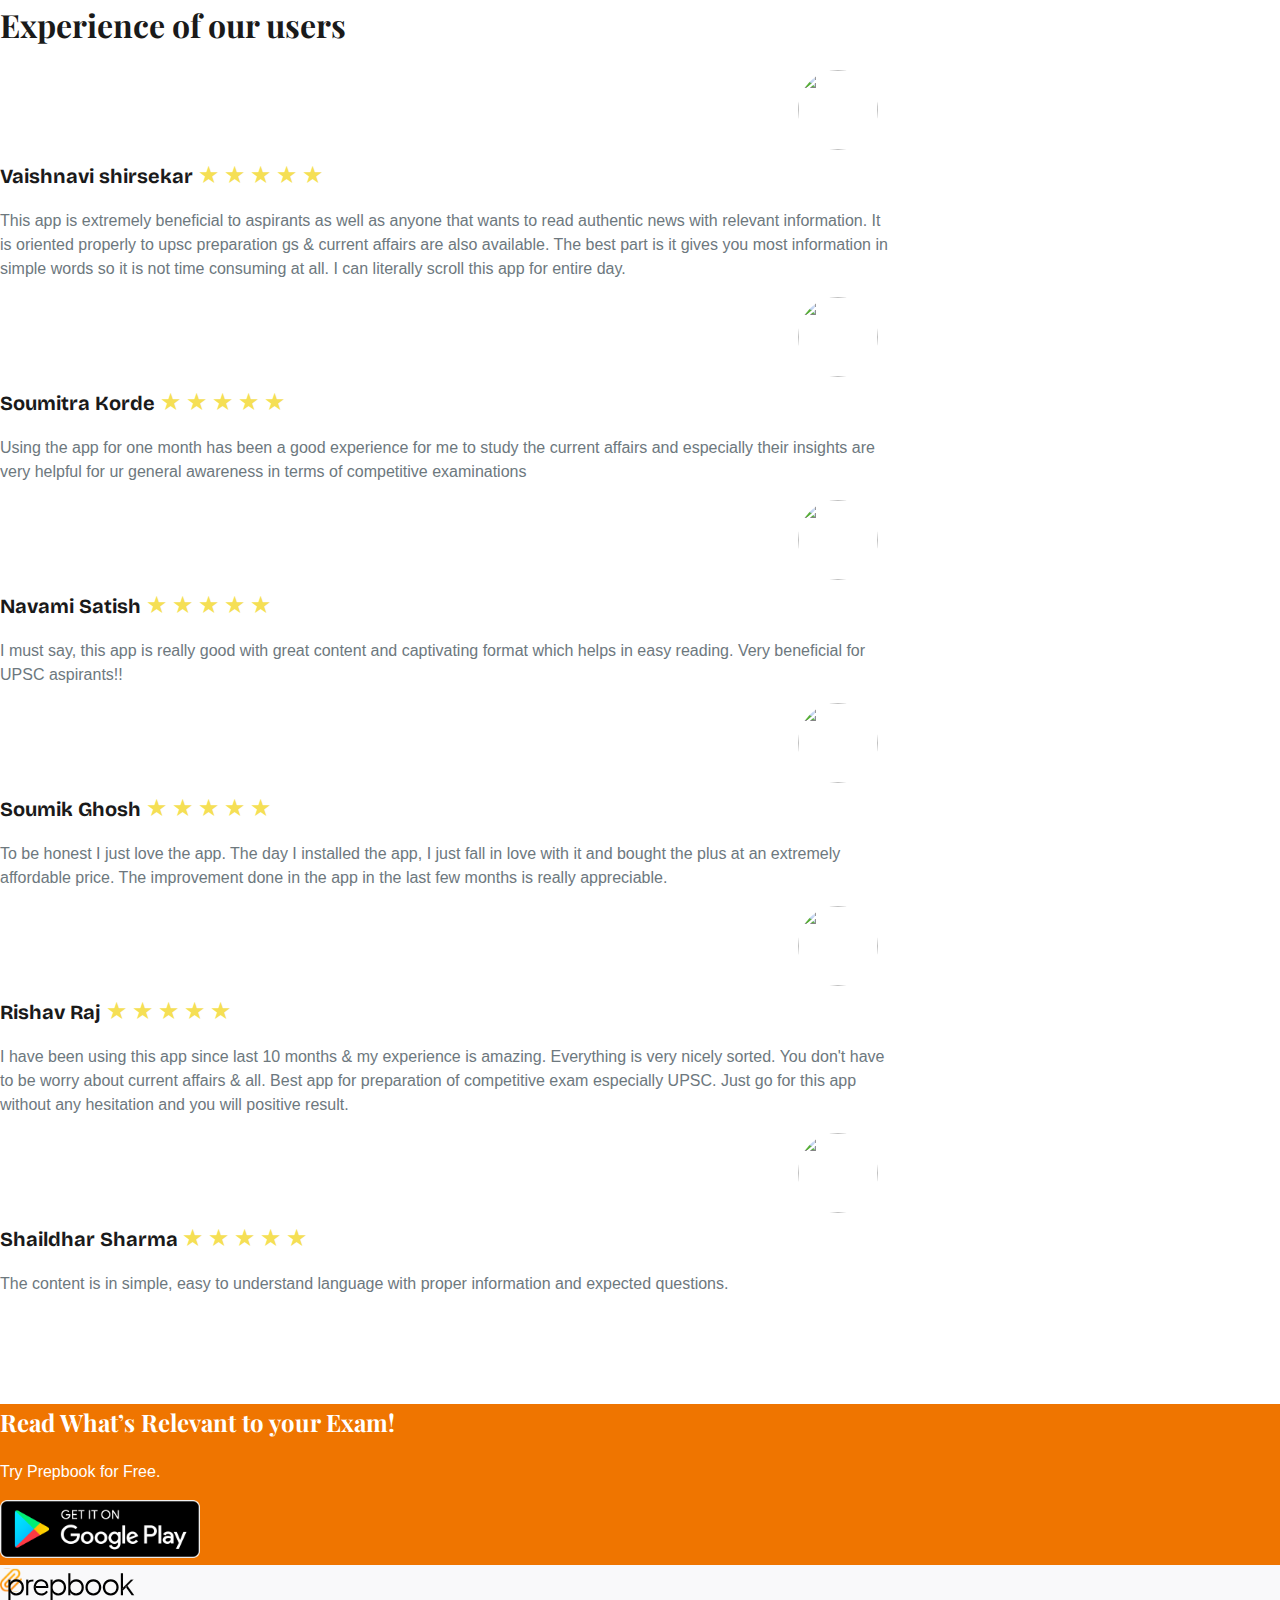
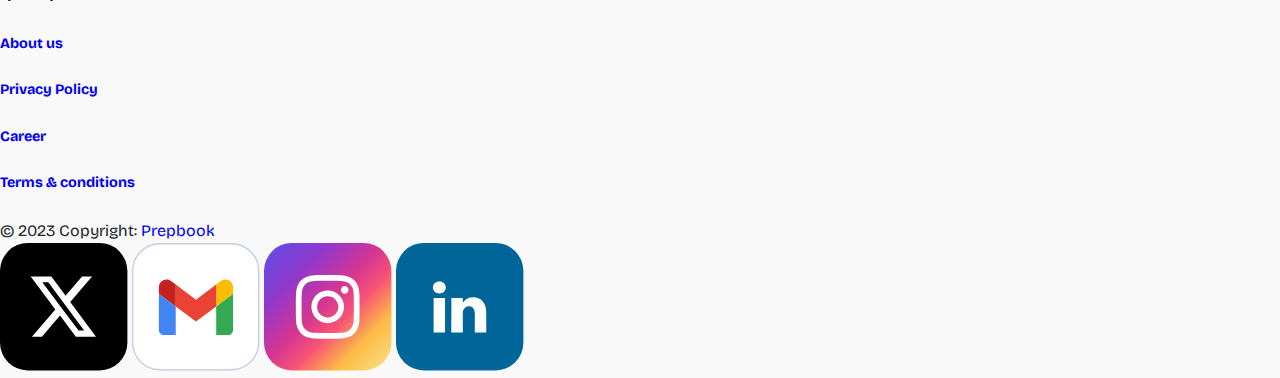
==== commit 242dd7b6: "Update index.html" ====
--- a/index.html
+++ b/index.html
@@ -177,7 +177,7 @@
                 <div class="col"></div>
                 <div class="col"> <h5 class="fw-bolder fs-4 main-title"> 5500+ min</h5> <h6>Time Spent</h6> </div>
                 <div class="col"></div>
-                <div class="col"> <h5 class="fw-bolder fs-3 main-title"> 500K </h5><h6>Article Read</h6> </div>
+                <div class="col"> <h5 class="fw-bolder fs-3 main-title"> 500K+ </h5><h6>Article Read</h6> </div>
               </div>
               <div class="row mt-5">
                 <div class="col"></div>
@@ -537,7 +537,7 @@
         <span class="foot-text" style="font-size: 1rem;"> Relevant. Reliable. Remarkable. </span><br /><br/>
         <div style="font-weight: 400;"  >
           ©2023 Copyright:
-          <a  href="index.html" class="text-black">Prepbook Innovation Pvt. Ltd.
+          <a  href="index.html" class="text-black">Prepbook Learning Innovation Pvt. Ltd.
 
           </a>
         </div>
@@ -552,4 +552,4 @@
 <!-- fontawesome JS -->
 <script src="https://kit.fontawesome.com/5daa8eb347.js" crossorigin="anonymous"></script>
 </body>
-</html>+</html>
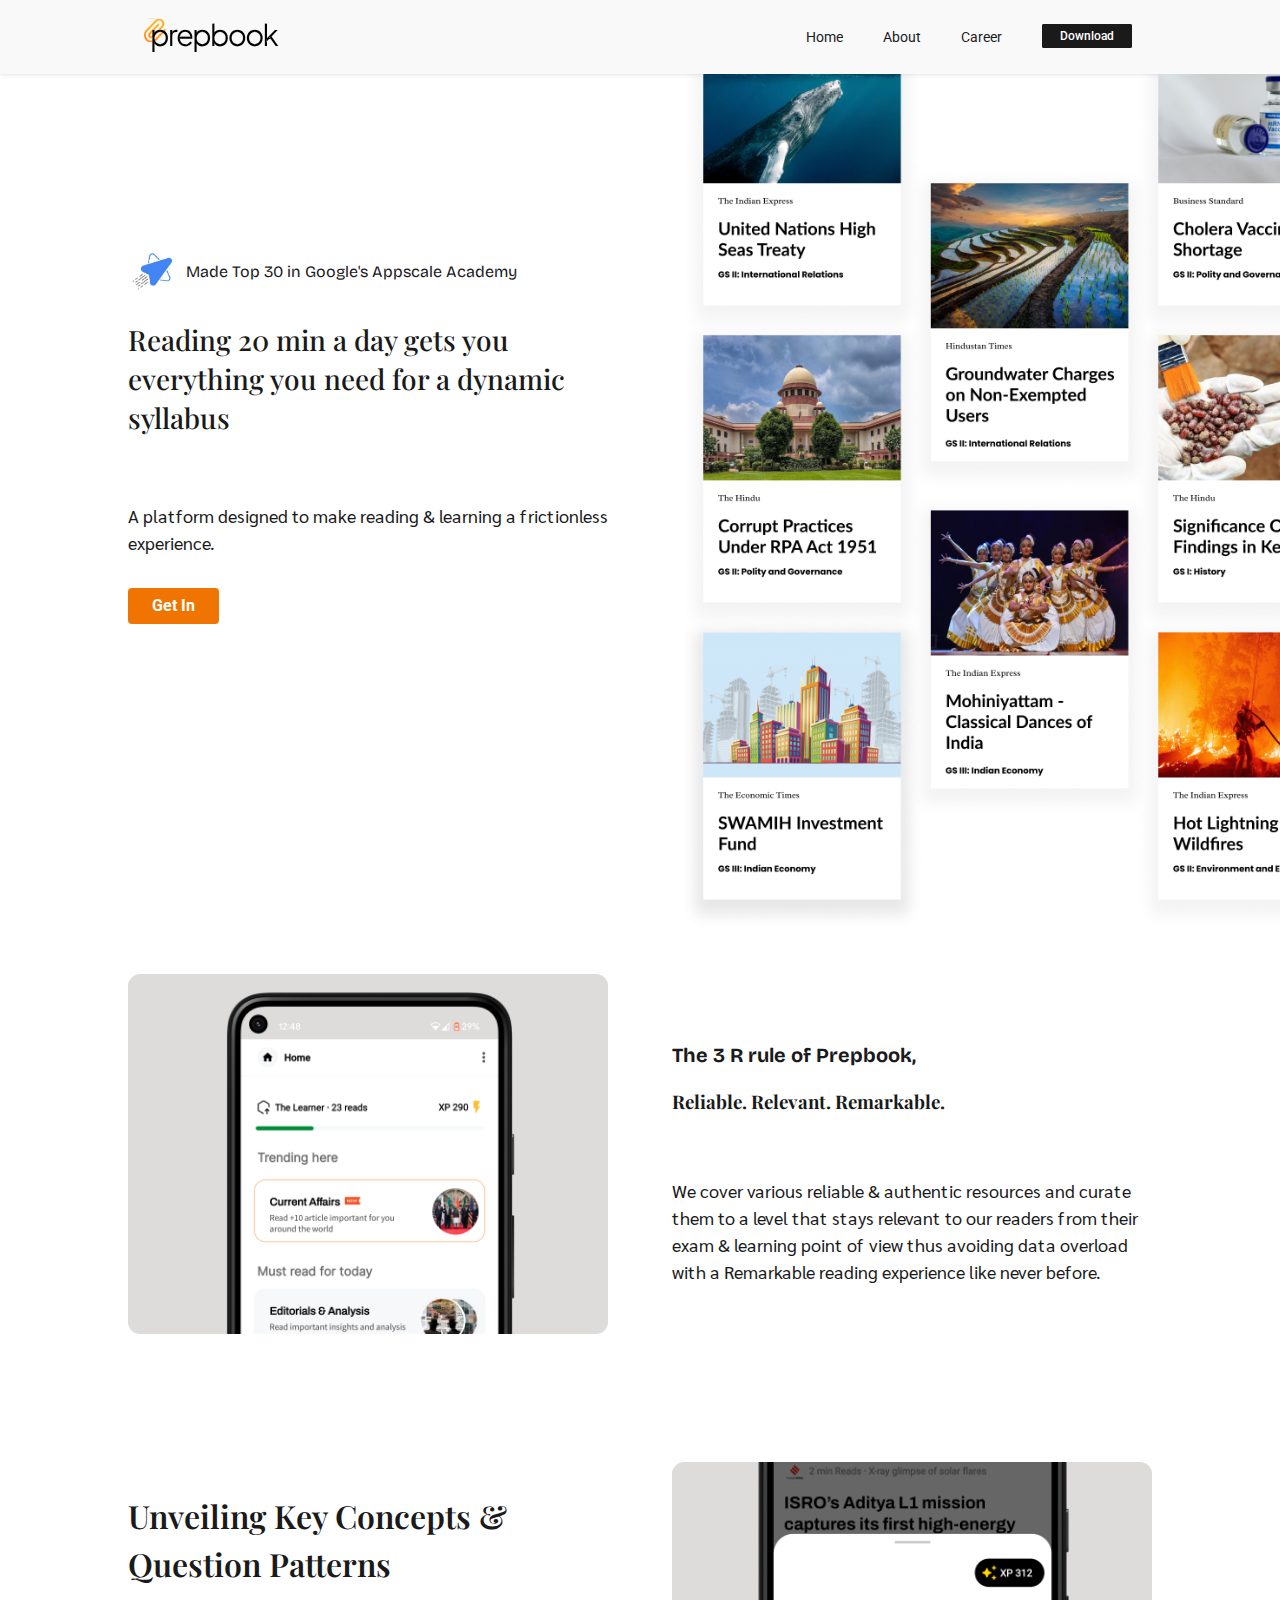
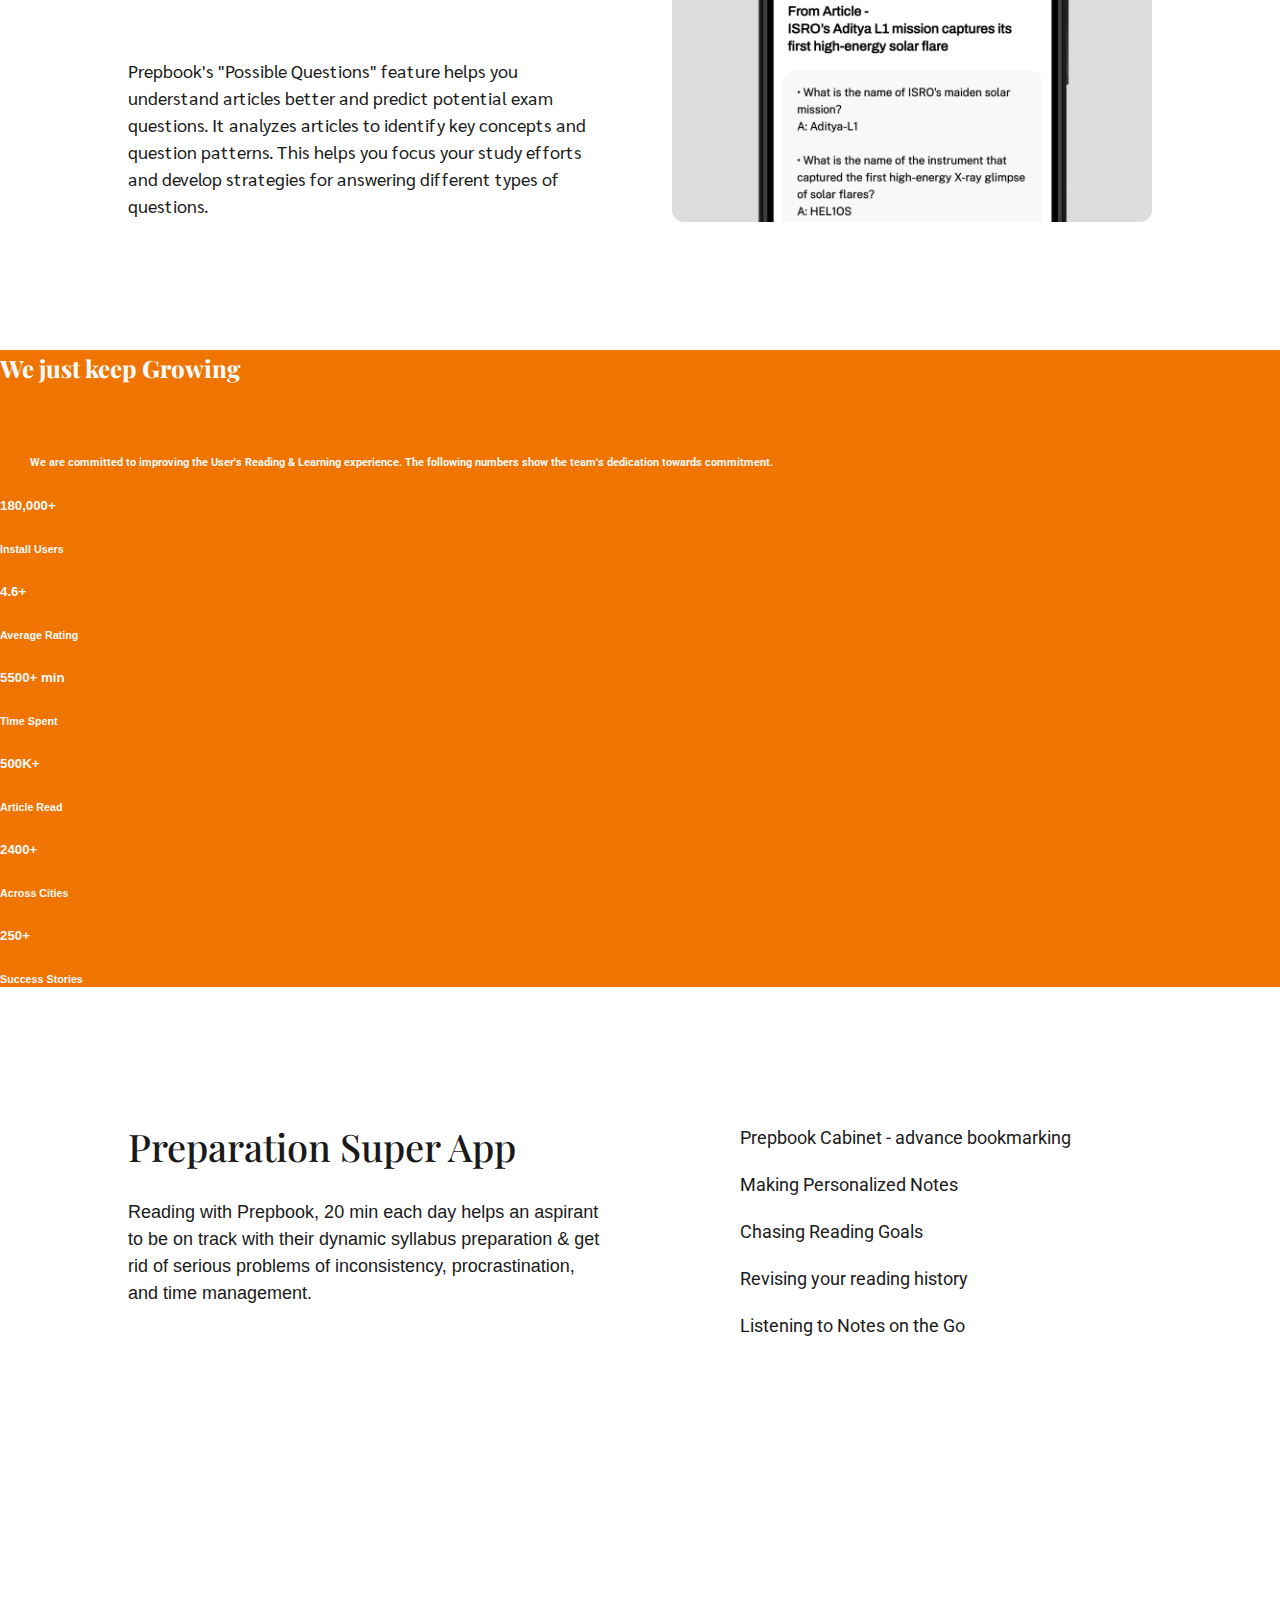
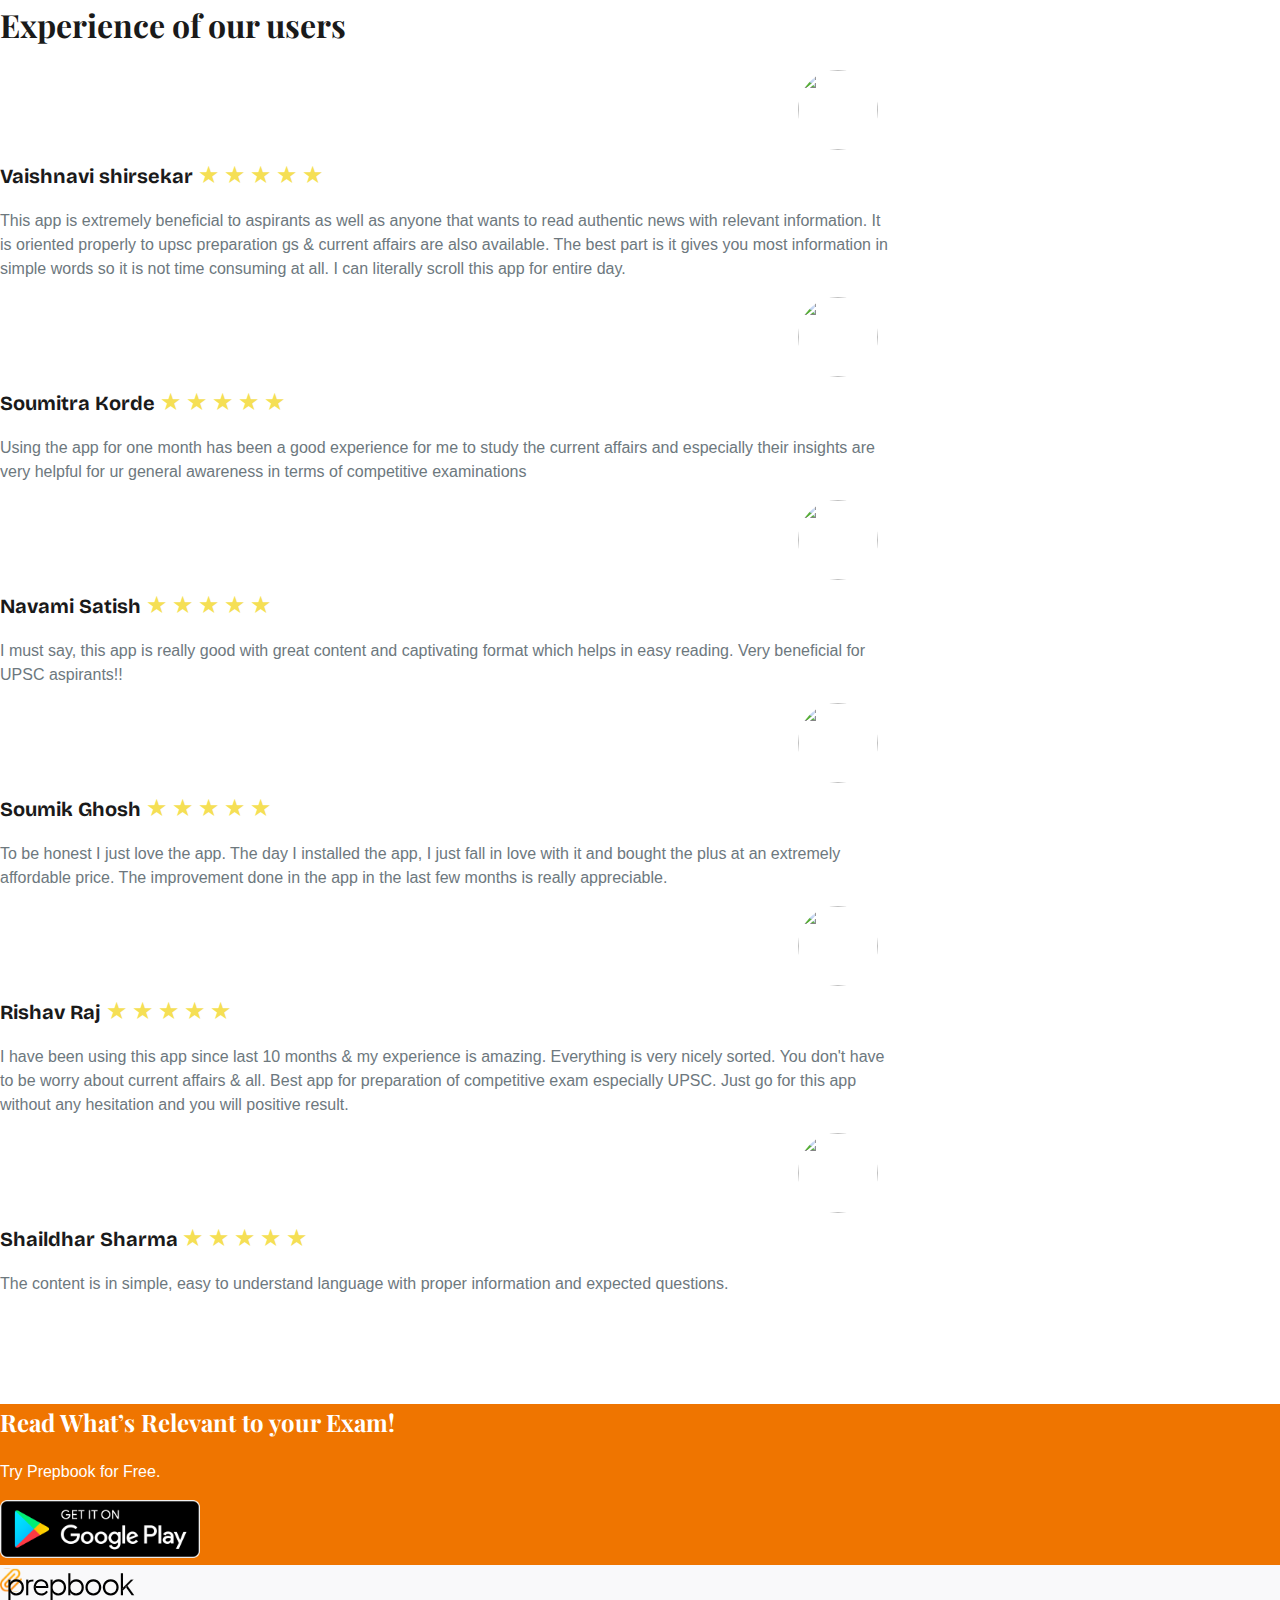
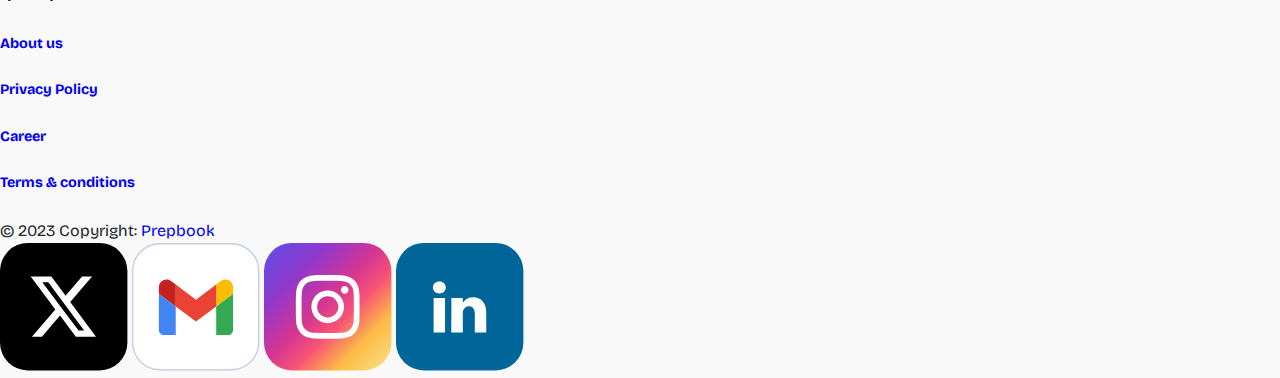
==== commit 88649f73: "Update index.html" ====
--- a/index.html
+++ b/index.html
@@ -169,23 +169,23 @@
 
             </div>
             <!--Row with three equal columns-->
-            <div style="font-family:Roboto;" class="text-center mt-5 ps-4 pe-4">
+            <div style="font-family:Inter, sans-serif;" class="text-center mt-5 ps-4 pe-4">
               <div class="row p-2">
-                <div  class="col"> <h5 class="fw-bolder fs-3 main-title">180,000+ </h5> <h6>Install Users</h6> </div>
-                <div class="col"></div>
-                <div class="col"> <h5 class="fw-bolder fs-3 main-title"> 4.6+ </h5> <h6>Average Rating</h6> </div>
-                <div class="col"></div>
-                <div class="col"> <h5 class="fw-bolder fs-4 main-title"> 5500+ min</h5> <h6>Time Spent</h6> </div>
-                <div class="col"></div>
-                <div class="col"> <h5 class="fw-bolder fs-3 main-title"> 500K+ </h5><h6>Article Read</h6> </div>
+                <div  class="col"> <h5 class="fw-bolder fs-3 main-traction-font">180,000+ </h5> <h6>Install Users</h6> </div>
+                <div class="col"></div>
+                <div class="col"> <h5 class="fw-bolder fs-3 main-traction-font"> 4.6+ </h5> <h6>Average Rating</h6> </div>
+                <div class="col"></div>
+                <div class="col"> <h5 class="fw-bolder fs-4 main-traction-font"> 5500+ min</h5> <h6>Time Spent</h6> </div>
+                <div class="col"></div>
+                <div class="col"> <h5 class="fw-bolder fs-3 main-traction-font"> 500K+ </h5><h6>Article Read</h6> </div>
               </div>
               <div class="row mt-5">
                 <div class="col"></div>
-                <div class="col">  <h5 class="fw-bolder fs-3 main-title">2400+ </h5> <h6>Across Cities</h6> </div>
+                <div class="col">  <h5 class="fw-bolder fs-3 main-traction-font">2400+ </h5> <h6>Across Cities</h6> </div>
                 <div class="col"></div>
                 <div class="col"> </div>
                 <div class="col"></div>
-                <div class="col"> <h5 class="fw-bolder fs-3 main-title">250+  </h5> <h6>Success Stories</h6> </div>
+                <div class="col"> <h5 class="fw-bolder fs-3 main-traction-font">250+  </h5> <h6>Success Stories</h6> </div>
                 <div class="col"></div>
               </div>
             </div>
